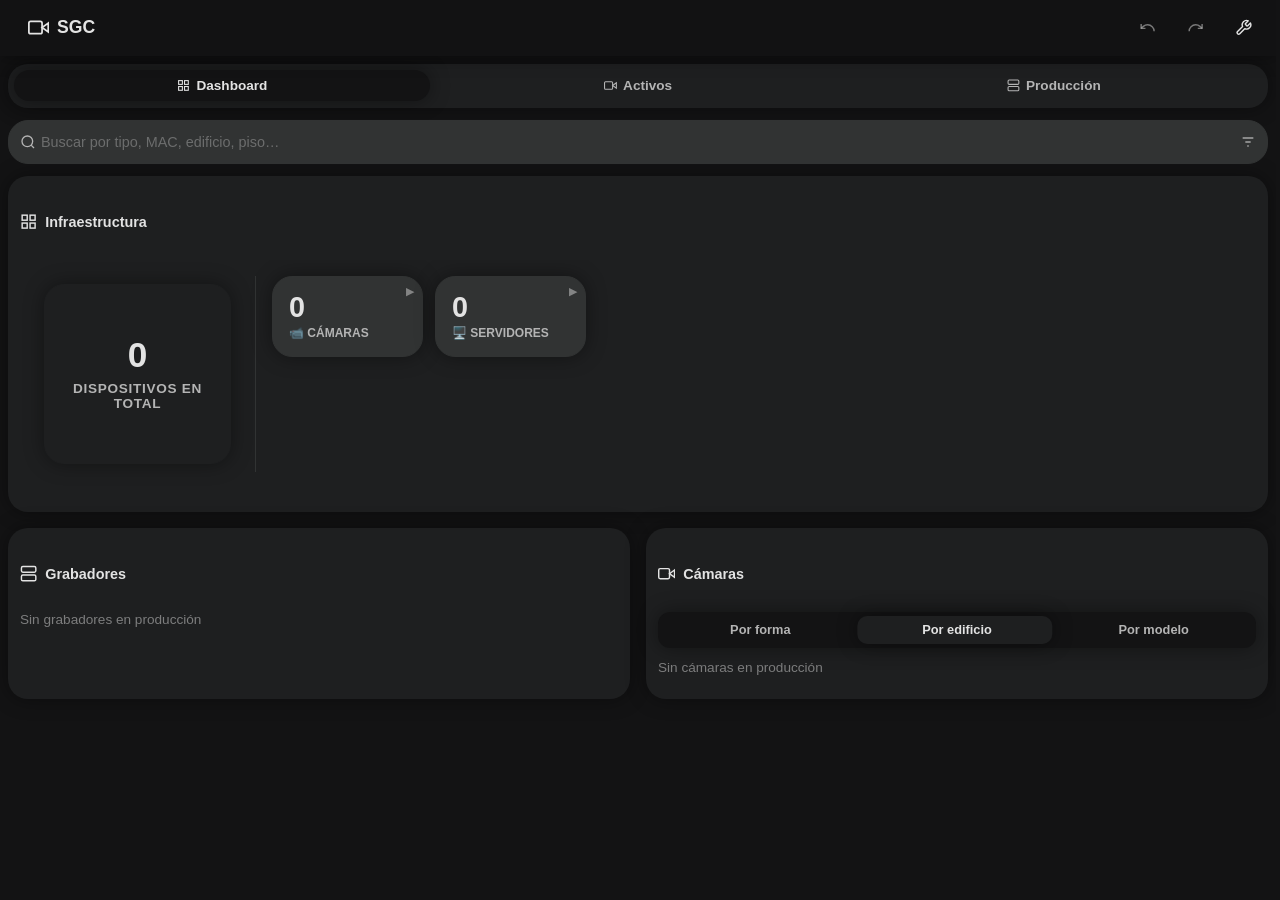
==== index.html @ 639cda26 "mejoras gist" ====
<!DOCTYPE html>
<html lang="es">

<head>
    <meta charset="UTF-8">
    <meta name="viewport" content="width=device-width, initial-scale=1.0">
    <meta http-equiv="Content-Security-Policy" content="default-src 'self';
        script-src 'self';
        style-src 'self';
        img-src 'self' data: blob:;
        font-src 'self' data:;
        connect-src 'self' https://api.github.com; 
        object-src 'none';
        base-uri 'none';
        form-action 'none';
        frame-ancestors 'none';
        upgrade-insecure-requests;">
    <meta name="referrer" content="no-referrer">
    <meta name="mobile-web-app-capable" content="yes">
    <meta name="apple-mobile-web-app-capable" content="yes">
    <meta name="apple-mobile-web-app-status-bar-style" content="default">
    <link rel="manifest" href="manifest.json">
    <link rel="icon" type="image/svg+xml" href="./icon.svg">
    <script src="./flash.js"></script>
    <link rel="stylesheet" href="./styles.css">
    <script src="./app.js" defer></script>

    <title>SGC</title>

</head>

<body>

    <svg class="svg-sprite">
        <symbol id="icon-camera" viewBox="0 0 24 24">
            <path d="M23 7l-7 5 7 5V7z" />
            <rect x="1" y="5" width="15" height="14" rx="2" />
        </symbol>
        <symbol id="icon-server" viewBox="0 0 24 24">
            <rect x="2" y="2" width="20" height="8" rx="2" />
            <rect x="2" y="14" width="20" height="8" rx="2" />
            <line x1="6" y1="6" x2="6.01" y2="6" />
            <line x1="6" y1="18" x2="6.01" y2="18" />
        </symbol>
        <symbol id="icon-grid" viewBox="0 0 24 24">
            <rect x="3" y="3" width="7" height="7" />
            <rect x="14" y="3" width="7" height="7" />
            <rect x="14" y="14" width="7" height="7" />
            <rect x="3" y="14" width="7" height="7" />
        </symbol>
        <symbol id="icon-plus" viewBox="0 0 24 24">
            <line x1="12" y1="5" x2="12" y2="19" />
            <line x1="5" y1="12" x2="19" y2="12" />
        </symbol>
        <symbol id="icon-edit" viewBox="0 0 24 24">
            <path d="M11 4H4a2 2 0 0 0-2 2v14a2 2 0 0 0 2 2h14a2 2 0 0 0 2-2v-7" />
            <path d="M18.5 2.5a2.121 2.121 0 0 1 3 3L12 15l-4 1 1-4 9.5-9.5z" />
        </symbol>
        <symbol id="icon-trash" viewBox="0 0 24 24">
            <polyline points="3 6 5 6 21 6" />
            <path d="M19 6l-1 14a2 2 0 0 1-2 2H8a2 2 0 0 1-2-2L5 6" />
            <path d="M10 11v6" />
            <path d="M14 11v6" />
            <path d="M9 6V4a1 1 0 0 1 1-1h4a1 1 0 0 1 1 1v2" />
        </symbol>

        <symbol id="icon-undo" viewBox="0 0 24 24">
            <path d="M3 7v6h6" class="icon-line" stroke="currentColor"></path>
            <path d="M21 17a9 9 0 00-9-9 9 9 0 00-6 2.3L3 13" class="icon-line" stroke="currentColor"></path>
        </symbol>
        <symbol id="icon-redo" viewBox="0 0 24 24">
            <path d="M21 7v6h-6" class="icon-line" stroke="currentColor"></path>
            <path d="M3 17a9 9 0 019-9 9 9 0 016 2.3L21 13" class="icon-line" stroke="currentColor"></path>
        </symbol>
        <symbol id="icon-sun" viewBox="0 0 24 24">
            <circle cx="12" cy="12" r="5" />
            <line x1="12" y1="1" x2="12" y2="3" />
            <line x1="12" y1="21" x2="12" y2="23" />
            <line x1="4.22" y1="4.22" x2="5.64" y2="5.64" />
            <line x1="18.36" y1="18.36" x2="19.78" y2="19.78" />
            <line x1="1" y1="12" x2="3" y2="12" />
            <line x1="21" y1="12" x2="23" y2="12" />
            <line x1="4.22" y1="19.78" x2="5.64" y2="18.36" />
            <line x1="18.36" y1="5.64" x2="19.78" y2="4.22" />
        </symbol>
        <symbol id="icon-moon" viewBox="0 0 24 24">
            <path d="M21 12.79A9 9 0 1 1 11.21 3 7 7 0 0 0 21 12.79z" />
        </symbol>
        <symbol id="icon-download" viewBox="0 0 24 24">
            <path d="M21 15v4a2 2 0 0 1-2 2H5a2 2 0 0 1-2-2v-4" />
            <polyline points="7 10 12 15 17 10" />
            <line x1="12" y1="15" x2="12" y2="3" />
        </symbol>
        <symbol id="icon-upload" viewBox="0 0 24 24">
            <path d="M21 15v4a2 2 0 0 1-2 2H5a2 2 0 0 1-2-2v-4" />
            <polyline points="17 8 12 3 7 8" />
            <line x1="12" y1="3" x2="12" y2="15" />
        </symbol>
        <symbol id="icon-alert" viewBox="0 0 24 24">
            <path d="M10.29 3.86L1.82 18a2 2 0 0 0 1.71 3h16.94a2 2 0 0 0 1.71-3L13.71 3.86a2 2 0 0 0-3.42 0z" />
            <line x1="12" y1="9" x2="12" y2="13" />
            <line x1="12" y1="17" x2="12.01" y2="17" />
        </symbol>
        <symbol id="icon-save" viewBox="0 0 24 24">
            <path d="M19 21H5a2 2 0 0 1-2-2V5a2 2 0 0 1 2-2h11l5 5v11a2 2 0 0 1-2 2z" class="icon-line"
                stroke="currentColor"></path>
            <polyline points="17 21 17 13 7 13 7 21" class="icon-line" stroke="currentColor"></polyline>
            <polyline points="7 3 7 8 15 8" class="icon-line" stroke="currentColor"></polyline>
        </symbol>
        <symbol id="icon-link" viewBox="0 0 24 24">
            <path d="M10 13a5 5 0 0 0 7.54.54l3-3a5 5 0 0 0-7.07-7.07l-1.72 1.71" />
            <path d="M14 11a5 5 0 0 0-7.54-.54l-3 3a5 5 0 0 0 7.07 7.07l1.71-1.71" />
        </symbol>
        <symbol id="icon-settings" viewBox="0 0 24 24" fill="none" stroke="currentColor" stroke-width="2"
            stroke-linecap="round" stroke-linejoin="round">
            <path
                d="M14.7 6.3a1 1 0 0 0 0 1.4l1.6 1.6a1 1 0 0 0 1.4 0l3.77-3.77a6 6 0 0 1-7.94 7.94l-6.91 6.91a2.12 2.12 0 0 1-3-3l6.91-6.91a6 6 0 0 1 7.94-7.94l-3.76 3.76z">
            </path>
        </symbol>
        <symbol id="icon-cancelar" viewBox="0 0 24 24">
            <line x1="18" y1="6" x2="6" y2="18" class="icon-line" stroke="currentColor"></line>
            <line x1="6" y1="6" x2="18" y2="18" class="icon-line" stroke="currentColor"></line>
        </symbol>
        <symbol id="icon-sliders" viewBox="0 0 24 24">
            <line x1="4" y1="21" x2="4" y2="14" class="icon-line" stroke="currentColor"></line>
            <line x1="4" y1="10" x2="4" y2="3" class="icon-line" stroke="currentColor"></line>
            <line x1="12" y1="21" x2="12" y2="12" class="icon-line" stroke="currentColor"></line>
            <line x1="12" y1="8" x2="12" y2="3" class="icon-line" stroke="currentColor"></line>
            <line x1="20" y1="21" x2="20" y2="16" class="icon-line" stroke="currentColor"></line>
            <line x1="20" y1="12" x2="20" y2="3" class="icon-line" stroke="currentColor"></line>
            <line x1="1" y1="14" x2="7" y2="14" class="icon-line" stroke="currentColor"></line>
            <line x1="9" y1="8" x2="15" y2="8" class="icon-line" stroke="currentColor"></line>
            <line x1="17" y1="16" x2="23" y2="16" class="icon-line" stroke="currentColor"></line>
        </symbol>
        <symbol id="icon-building" viewBox="0 0 24 24" fill="none" stroke="currentColor" stroke-width="2"
            stroke-linecap="round" stroke-linejoin="round">
            <rect x="3" y="3" width="18" height="18" rx="2" />
            <path d="M9 3v18" />
            <path d="M3 9h6" />
            <path d="M3 15h6" />
            <path d="M15 8h2" />
            <path d="M15 12h2" />
            <path d="M15 16h2" />
        </symbol>
        <symbol id="icon-external-link" viewBox="0 0 24 24">
            <path d="M18 13v6a2 2 0 0 1-2 2H5a2 2 0 0 1-2-2V8a2 2 0 0 1 2-2h6" fill="none" stroke="currentColor"
                stroke-width="2" stroke-linecap="round" stroke-linejoin="round"></path>
            <polyline points="15 3 21 3 21 9" fill="none" stroke="currentColor" stroke-width="2" stroke-linecap="round"
                stroke-linejoin="round"></polyline>
            <line x1="10" y1="14" x2="21" y2="3" fill="none" stroke="currentColor" stroke-width="2"
                stroke-linecap="round" stroke-linejoin="round"></line>
        </symbol>
        <symbol id="icon-search" viewBox="0 0 24 24">
            <circle cx="11" cy="11" r="8" />
            <line x1="21" y1="21" x2="16.65" y2="16.65" />
        </symbol>
        <symbol id="icon-filter" viewBox="0 0 24 24">
            <line x1="4" y1="6" x2="20" y2="6" />
            <line x1="8" y1="12" x2="16" y2="12" />
            <line x1="11" y1="18" x2="13" y2="18" />
        </symbol>
        <symbol id="icon-chevron-up" viewBox="0 0 24 24">
            <polyline points="18 15 12 9 6 15" />
        </symbol>
        <symbol id="icon-chevron-down" viewBox="0 0 24 24">
            <polyline points="6 9 12 15 18 9" />
        </symbol>
        <symbol id="icon-chevron-right" viewBox="0 0 24 24">
            <polyline points="9 18 15 12 9 6" />
        </symbol>
        <symbol id="icon-report" viewBox="0 0 24 24" fill="none" stroke="currentColor" stroke-width="2"
            stroke-linecap="round" stroke-linejoin="round">
            <path d="M14 2H6a2 2 0 0 0-2 2v16a2 2 0 0 0 2 2h12a2 2 0 0 0 2-2V8z" />
            <polyline points="14 2 14 8 20 8" />
            <line x1="16" y1="13" x2="8" y2="13" />
            <line x1="16" y1="17" x2="8" y2="17" />
            <polyline points="10 9 9 9 8 9" />
        </symbol>

        <symbol id="icon-cloud-up" viewBox="0 0 24 24" fill="none" stroke="currentColor" stroke-width="2"
            stroke-linecap="round" stroke-linejoin="round">
            <polyline points="16 16 12 12 8 16" />
            <line x1="12" y1="12" x2="12" y2="21" />
            <path d="M20.39 18.39A5 5 0 0 0 18 9h-1.26A8 8 0 1 0 3 16.3" />
        </symbol>
        <symbol id="icon-cloud-down" viewBox="0 0 24 24" fill="none" stroke="currentColor" stroke-width="2"
            stroke-linecap="round" stroke-linejoin="round">
            <polyline points="8 16 12 20 16 16" />
            <line x1="12" y1="20" x2="12" y2="11" />
            <path d="M20.39 18.39A5 5 0 0 0 18 9h-1.26A8 8 0 1 0 3 16.3" />
        </symbol>
        <symbol id="icon-eye" viewBox="0 0 24 24" fill="none" stroke="currentColor" stroke-width="2"
            stroke-linecap="round" stroke-linejoin="round">
            <path d="M1 12s4-8 11-8 11 8 11 8-4 8-11 8-11-8-11-8z" />
            <circle cx="12" cy="12" r="3" />
        </symbol>
        <symbol id="icon-eye-off" viewBox="0 0 24 24" fill="none" stroke="currentColor" stroke-width="2"
            stroke-linecap="round" stroke-linejoin="round">
            <path
                d="M17.94 17.94A10.07 10.07 0 0 1 12 20c-7 0-11-8-11-8a18.45 18.45 0 0 1 5.06-5.94M9.9 4.24A9.12 9.12 0 0 1 12 4c7 0 11 8 11 8a18.5 18.5 0 0 1-2.16 3.19m-6.72-1.07a3 3 0 1 1-4.24-4.24" />
            <line x1="1" y1="1" x2="23" y2="23" />
        </symbol>
        <symbol id="icon-gist" viewBox="0 0 24 24">
            <path
                d="M12 2C6.477 2 2 6.484 2 12.021c0 4.428 2.865 8.184 6.839 9.504.5.092.682-.217.682-.483 0-.237-.009-.868-.013-1.703-2.782.605-3.369-1.343-3.369-1.343-.454-1.158-1.11-1.466-1.11-1.466-.908-.62.069-.608.069-.608 1.003.07 1.531 1.032 1.531 1.032.892 1.53 2.341 1.088 2.91.832.092-.647.35-1.088.636-1.338-2.22-.253-4.555-1.113-4.555-4.951 0-1.093.39-1.988 1.029-2.688-.103-.253-.446-1.272.098-2.65 0 0 .84-.27 2.75 1.026A9.564 9.564 0 0 1 12 6.844a9.59 9.59 0 0 1 2.504.337c1.909-1.296 2.747-1.027 2.747-1.027.546 1.379.202 2.398.1 2.651.64.7 1.028 1.595 1.028 2.688 0 3.848-2.339 4.695-4.566 4.943.359.309.678.92.678 1.855 0 1.338-.012 2.419-.012 2.747 0 .268.18.58.688.482A10.02 10.02 0 0 0 22 12.021C22 6.484 17.522 2 12 2z" />
        </symbol>
        <symbol id="icon-install-app" viewBox="0 0 24 24" fill="none" stroke="currentColor" stroke-width="2"
            stroke-linecap="round" stroke-linejoin="round">
            <rect x="3" y="3" width="18" height="14" rx="2" ry="2"></rect>
            <line x1="8" y1="21" x2="16" y2="21"></line>
            <line x1="12" y1="17" x2="12" y2="21"></line>
            <polyline points="9 10 12 13 15 10"></polyline>
            <line x1="12" y1="6" x2="12" y2="13"></line>
        </symbol>
        <symbol id="icon-lock" viewBox="0 0 24 24" fill="none" stroke="currentColor" stroke-width="2"
            stroke-linecap="round" stroke-linejoin="round">
            <rect x="3" y="11" width="18" height="11" rx="2" ry="2"></rect>
            <path class="icon-lock-shackle" d="M7 11V7a5 5 0 0 1 10 0v4"></path>
        </symbol>
        <symbol id="icon-expand-all" viewBox="0 0 24 24" fill="none" stroke="currentColor" stroke-width="2"
            stroke-linecap="round" stroke-linejoin="round">
            <polyline points="7 4 4 4 4 7"></polyline>
            <polyline points="17 4 20 4 20 7"></polyline>
            <polyline points="7 20 4 20 4 17"></polyline>
            <polyline points="17 20 20 20 20 17"></polyline>
        </symbol>
        <symbol id="icon-collapse-all" viewBox="0 0 24 24" fill="none" stroke="currentColor" stroke-width="2"
            stroke-linecap="round" stroke-linejoin="round">
            <polyline points="4 9 4 4 9 4"></polyline>
            <polyline points="20 9 20 4 15 4"></polyline>
            <polyline points="4 15 4 20 9 20"></polyline>
            <polyline points="20 15 20 20 15 20"></polyline>
        </symbol>
        <symbol id="icon-collapse-floors" viewBox="0 0 24 24" fill="none" stroke="currentColor" stroke-width="2"
            stroke-linecap="round" stroke-linejoin="round">
            <polyline points="4 9 4 4 9 4"></polyline>
            <polyline points="20 9 20 4 15 4"></polyline>
            <line x1="4" y1="20" x2="20" y2="20"></line>
            <line x1="4" y1="15" x2="20" y2="15"></line>
        </symbol>
    </svg>

    <header class="header">
        <h1>
            <svg class="icon icon-line">
                <use href="#icon-camera" />
            </svg>
            SGC
        </h1>
        <span id="header-tab-titulo"></span>
        <div class="header-buttons">
            <button class="icon-btn hidden" id="btn-install-app" title="Instalar Aplicación">
                <svg class="icon icon-line">
                    <use href="#icon-download" />
                </svg>
            </button>

            <button class="icon-btn icon-trans" id="btn-undo" title="Deshacer (Ctrl+Z)" disabled>
                <svg class="icon icon-line">
                    <use href="#icon-undo" />
                </svg>
            </button>
            <button class="icon-btn icon-trans" id="btn-redo" title="Rehacer (Ctrl+Y)" disabled>
                <svg class="icon icon-line">
                    <use href="#icon-redo" />
                </svg>
            </button>

            <button class="icon-btn icon-trans" title="Ajustes">
                <svg class="icon icon-line">
                    <use href="#icon-settings" />
                </svg>
            </button>
        </div>
    </header>

    <div class="container">

        <div class="tabs">
            <button class="tab-btn activa" id="tab-dashboard">
                <svg class="icon icon-line tab-icon">
                    <use href="#icon-grid" />
                </svg>
                Dashboard
            </button>
            <button class="tab-btn" id="tab-activos">
                <svg class="icon icon-line tab-icon">
                    <use href="#icon-camera" />
                </svg>
                Activos
            </button>
            <button class="tab-btn" id="tab-produccion">
                <svg class="icon icon-line tab-icon">
                    <use href="#icon-server" />
                </svg>
                Producción
            </button>
        </div>

        <div class="search-actions-bar">
            <div id="barra-busqueda" class="search-inner">
                <input type="text" id="input-busqueda" placeholder="Buscar por tipo, MAC, edificio, piso…">
                <svg class="icon icon-line icon-search-lupa">
                    <use href="#icon-search" />
                </svg>
                <button id="btn-limpiar-busqueda" class="hidden">
                    <svg class="icon icon-line">
                        <use href="#icon-cancelar" />
                    </svg>
                </button>

                <div id="btn-filtros-wrap" class="filtros-wrap">
                    <button id="btn-filtros-busqueda" title="Personalizar búsqueda">
                        <svg class="icon icon-line">
                            <use href="#icon-filter" />
                        </svg>
                    </button>
                    <div id="dropdown-filtros" class="combobox-dropdown hidden">
                        <div class="filtro-dropdown-header">
                            <span class="filtro-dropdown-title">Campos</span>
                            <button id="btn-toggle-all-filtros" class="filtro-dropdown-desactivar">Desactivar
                                todo</button>
                        </div>
                        <div id="filtros-busqueda-lista"></div>
                    </div>
                </div>
            </div>
        </div>

        <div id="panel-dashboard" class="tab-panel">

            <div class="card" id="card-resumen-general">
                <h2 class="card-header-toggle">
                    <span class="titulo-fijo">
                        <svg class="icon icon-line">
                            <use href="#icon-grid" />
                        </svg> Infraestructura
                    </span>
                    <div id="dash-l2-vista-toggle" class="dash-l2-vista-toggle hidden">
                        <button class="dash-l2-vista-btn activa" data-action="l2-vista"
                            data-vista="forma">Forma</button>
                        <button class="dash-l2-vista-btn" data-action="l2-vista"
                            data-vista="edificio">Edificios</button>
                    </div>
                </h2>
                <div id="dash-disp-tree"></div>
            </div>

            <div class="dash-2col">

                <div class="dash-col-left">
                    <div class="card">
                        <h2><svg class="icon icon-line">
                                <use href="#icon-server" />
                            </svg> Grabadores</h2>
                        <div id="dash-grabadores"></div>
                    </div>
                </div>

                <div class="dash-col-right">
                    <div class="card">
                        <h2><svg class="icon icon-line">
                                <use href="#icon-camera" />
                            </svg> Cámaras</h2>

                        <div class="mini-tabs">
                            <button id="mini-tab-forma" class="mini-tab-btn activa" data-target="forma">
                                Por forma
                            </button>
                            <button id="mini-tab-edificio" class="mini-tab-btn" data-target="edificio">
                                Por edificio
                            </button>
                            <button id="mini-tab-modelo" class="mini-tab-btn" data-target="modelo">
                                Por modelo
                            </button>
                        </div>
                        <div id="dash-camaras" class="dash-camaras-container"></div>
                    </div>
                </div>
            </div>
        </div>

        <div id="panel-activos" class="tab-panel">
            <div class="card">
                <h2>
                    <svg class="icon icon-line">
                        <use href="#icon-camera" />
                    </svg>
                    Dispositivos
                    <span id="contador-dispositivos" class="contador-badge"></span>

                    <button id="btn-expandir-todo" class="icon-btn btn-inline" title="Expandir todo">
                        <svg class="icon icon-line">
                            <use href="#icon-expand-all" />
                        </svg>
                    </button>
                    <div id="btn-vista-activos-wrap">
                        <button class="icon-btn btn-inline" title="Opciones de vista">
                            <svg class="icon icon-line">
                                <use href="#icon-sliders" />
                            </svg>
                        </button>
                        <div id="dropdown-vista-activos" class="combobox-dropdown hidden">
                            <div class="filtro-dropdown-header">
                                <span class="filtro-dropdown-title">Agrupar por</span>
                            </div>
                            <div class="canal-disp-item" data-orden="edificio-piso">Edificio /
                                Piso</div>
                            <div class="canal-disp-item" data-orden="estado">Estado</div>
                            <div class="canal-disp-item" data-orden="marca">Marca</div>
                            <div class="canal-disp-item" data-orden="modelo">Modelo</div>
                            <div class="canal-disp-item" data-orden="patrimonio">Patrimonio</div>
                            <div class="canal-disp-item" data-orden="forma">Tipo / Forma</div>
                        </div>
                    </div>
                    <button id="btn-reporte-agrupamiento" class="icon-btn btn-inline"
                        title="Exportar Sumario de Agrupamiento Actual">
                        <svg class="icon icon-line">
                            <use href="#icon-report" />
                        </svg>
                    </button>

                    <button class="icon-btn btn-edit btn-inline" title="Agregar dispositivo">
                        <svg class="icon icon-line">
                            <use href="#icon-plus" />
                        </svg>
                    </button>
                </h2>
                <div id="lista-dispositivos"></div>
            </div>
        </div>

        <div id="panel-produccion" class="tab-panel">
            <div class="card">
                <h2>
                    <svg class="icon icon-line">
                        <use href="#icon-server" />
                    </svg>
                    Grabadores (NVR / DVR)
                    <button class="icon-btn btn-edit btn-inline" title="Agregar grabador">
                        <svg class="icon icon-line">
                            <use href="#icon-plus" />
                        </svg>
                    </button>
                </h2>
                <div id="lista-grabadores"></div>
            </div>

            <div class="card panel-produccion--card-mt">
                <h2>
                    <svg class="icon icon-line">
                        <use href="#icon-grid" />
                    </svg> Otros dispositivos
                    <button class="icon-btn btn-edit btn-inline" title="Agregar dispositivo">
                        <svg class="icon icon-line">
                            <use href="#icon-plus" />
                        </svg>
                    </button>
                </h2>
                <div id="lista-otros-prod"></div>
            </div>
        </div>

    </div>

    <div class="modal" id="modal-ajustes">
        <div class="modal-content modal-content--flex sm2">
            <div class="modal-header modal-sticky-header">
                <h3>
                    <svg class="icon icon-line">
                        <use href="#icon-settings" />
                    </svg>
                    Ajustes
                </h3>
                <span class="modal-header-version">260520</span>
            </div>

            <div class="modal-scroll-body">

                <div class="ajustes-section">
                    <div class="section-label">Infraestructura</div>
                    <div class="btn-group">
                        <button class="btn-ajustes">
                            <svg class="icon icon-line">
                                <use href="#icon-grid" />
                            </svg>
                            Dispositivos
                            <svg class="icon icon-line btn-ajustes-chevron">
                                <use href="#icon-chevron-right" />
                            </svg>
                        </button>
                        <button class="btn-ajustes">
                            <svg class="icon icon-line">
                                <use href="#icon-building" />
                            </svg>
                            Edificios
                            <svg class="icon icon-line btn-ajustes-chevron">
                                <use href="#icon-chevron-right" />
                            </svg>
                        </button>
                    </div>
                </div>
                <div class="ajustes-section">
                    <div class="section-label">Interfaz</div>
                    <div class="gist-autosync-row" id="label-recordar-grupos">
                        <span class="gist-autosync-text">
                            <span class="gist-autosync-title">Recordar grupos colapsados</span>
                        </span>
                        <div class="toggle-switch" id="toggle-recordar-grupos">
                            <div class="toggle-thumb"></div>
                        </div>
                    </div>
                </div>
                <div class="ajustes-section">
                    <div class="section-label">Sincronización</div>
                    <div class="gist-sync-row">
                        <button class="btn-ajustes flex-1">
                            <svg class="icon icon-line">
                                <use href="#icon-gist" />
                            </svg>
                            GitHub Gist
                            <svg class="icon icon-line btn-ajustes-chevron">
                                <use href="#icon-chevron-right" />
                            </svg>
                        </button>
                        <button id="btn-ajustes-gist-subir" class="icon-btn btn-gist-action" title="Subir a Gist"
                            class="hidden">
                            <svg class="icon icon-line">
                                <use href="#icon-cloud-up" />
                            </svg>
                        </button>
                        <button id="btn-ajustes-gist-bajar" class="icon-btn btn-gist-action" title="Bajar de Gist"
                            class="hidden">
                            <svg class="icon icon-line">
                                <use href="#icon-cloud-down" />
                            </svg>
                        </button>
                    </div>
                </div>

                <div class="ajustes-section">
                    <div class="section-label">Datos Locales</div>
                    <div class="btn-group btn-group--no-mt">
                        <button class="btn-ajustes">
                            <svg class="icon icon-line">
                                <use href="#icon-upload" />
                            </svg>
                            Importar
                            <svg class="icon icon-line btn-ajustes-chevron">
                                <use href="#icon-chevron-right" />
                            </svg>
                        </button>
                        <button class="btn-ajustes">
                            <svg class="icon icon-line">
                                <use href="#icon-download" />
                            </svg>
                            Exportar
                            <svg class="icon icon-line btn-ajustes-chevron">
                                <use href="#icon-chevron-right" />
                            </svg>
                        </button>
                        <button class="btn-ajustes">
                            <svg class="icon icon-line">
                                <use href="#icon-trash" />
                            </svg>
                            Restablecer
                            <svg class="icon icon-line btn-ajustes-chevron">
                                <use href="#icon-chevron-right" />
                            </svg>
                        </button>
                    </div>
                </div>
            </div>

            <div class="modal-sticky-footer">
                <div class="btn-group btn-group--no-mt">
                    <button class="btn-cancel">
                        <svg class="icon icon-line">
                            <use href="#icon-cancelar" />
                        </svg>Cerrar</button>
                    <button class="icon-btn" id="btn-alternar-tema" title="Alternar tema">
                        <svg class="icon icon-line" id="icono-tema">
                            <use href="#icon-moon" />
                        </svg>
                    </button>
                </div>
            </div>
        </div>
    </div>

    <div class="modal" id="modal-reporte-agrupamiento">
        <div class="modal-content modal-content--flex sm2">
            <div class="modal-header modal-sticky-header">
                <h3>
                    <svg class="icon icon-line">
                        <use href="#icon-report" />
                    </svg>
                    Sumario de Vista Actual
                </h3>
            </div>

            <div class="modal-scroll-body">
            <div class="d-flex-between section-label section-label--mb">
                <span>Grupos de la vista a incluir</span>
                <span id="btn-toggle-chk-reporte" class="btn-text-action">Deseleccionar todo</span>
            </div>
            <div id="reporte-agrupamiento-lista" class="reporte-opciones-lista">
                </div>
        </div>

            <div class="modal-sticky-footer">
                <div class="btn-group btn-group--no-mt">
                    <button class="btn-edit btn-flex" id="btn-generar-reporte-agrupamiento">
                        <svg class="icon icon-line">
                            <use href="#icon-download" />
                        </svg>
                        Descargar HTML
                    </button>
                    <button class="btn-cancel btn-flex">Cancelar</button>
                </div>
            </div>
        </div>
    </div>

    <div class="modal" id="modal-tipos-dispositivo">
        <div class="modal-content modal-content--flex sm2">
            <h3 class="modal-sticky-header">
                <svg class="icon icon-line">
                    <use href="#icon-grid" />
                </svg>
                Dispositivos
            </h3>

            <div class="modal-scroll-body">
                <div id="lista-tipos-custom"></div>
            </div>

            <div class="modal-sticky-footer">
                <div class="input-flex-row">
                    <input type="text" id="nuevo-tipo-label" placeholder="Ej: Router, PC, Joystick…" maxlength="100"
                        class="flex-1">
                    <button class="icon-btn btn-edit" title="Agregar tipo">
                        <svg class="icon icon-line">
                            <use href="#icon-plus" />
                        </svg>
                    </button>
                </div>
                <div class="btn-group btn-group--no-mt">
                    <button class="btn-cancel">
                        <svg class="icon icon-line">
                            <use href="#icon-undo" />
                        </svg> Volver
                    </button>
                </div>
            </div>
        </div>
    </div>

    <div class="modal" id="modal-edificios">
        <div class="modal-content modal-content--flex sm2">
            <h3 class="modal-sticky-header">
                <svg class="icon icon-line">
                    <use href="#icon-building" />
                </svg>
                Edificios
            </h3>

            <div class="modal-scroll-body">
                <div id="lista-edificios"></div>
            </div>

            <div class="modal-sticky-footer">
                <div class="input-flex-row">
                    <input type="text" id="nuevo-edificio-nombre" placeholder="Ej: Torre A, Edificio Central…"
                        maxlength="100" class="flex-1">
                    <button class="icon-btn btn-edit" title="Agregar edificio">
                        <svg class="icon icon-line">
                            <use href="#icon-plus" />
                        </svg>
                    </button>
                </div>
                <div class="btn-group btn-group--no-mt">
                    <button class="btn-cancel">
                        <svg class="icon icon-line">
                            <use href="#icon-undo" />
                        </svg> Volver
                    </button>
                </div>
            </div>
        </div>
    </div>

    <div class="modal" id="modal-gist">
        <div class="modal-content modal-content--flex">
            <h3 class="modal-sticky-header">
                <svg class="icon icon-line">
                    <use href="#icon-gist" />
                </svg>
                GitHub Gist
            </h3>

            <div class="modal-scroll-body">

                <div class="form-group">
                    <label>Personal Access Token</label>
                    <div class="gist-input-row">
                        <input type="password" id="gist-token" placeholder="ghp_xxxxxxxxxxxxxxxxxxxx" autocomplete="off"
                            spellcheck="false">
                        <button class="icon-btn gist-eye-btn" id="gist-token-eye" title="Mostrar/ocultar">
                            <svg class="icon icon-line icon--md">
                                <use href="#icon-eye" id="gist-eye-icon" />
                            </svg>
                        </button>
                        <a class="icon-btn gist-eye-btn icon-link"
                            href="https://github.com/settings/tokens/new?description=CCTV+Sync&scopes=gist"
                            target="_blank" title="Crear token en GitHub">
                            <svg class="icon icon-line icon--md">
                                <use href="#icon-plus" />
                            </svg>
                        </a>
                    </div>
                </div>

                <div class="form-group">
                    <label>Gist ID</label>
                    <div class="gist-input-row">
                        <input type="text" id="gist-id" placeholder="Dejar vacío para crear uno nuevo"
                            autocomplete="off" spellcheck="false">
                        <a id="gist-link-btn" class="icon-btn gist-eye-btn icon-link hidden" target="_blank"
                            title="Abrir en GitHub">
                            <svg class="icon icon-line icon--md">
                                <use href="#icon-external-link" />
                            </svg>
                        </a>
                    </div>
                </div>

                <div class="section-label section-label--mt">Acciones</div>
                <div class="btn-group btn-group--no-mt btn-group--mb">
                    <button class="btn-cancel" id="btn-gist-subir">
                        <svg class="icon icon-line">
                            <use href="#icon-cloud-up" />
                        </svg> Subir
                    </button>
                    <button class="btn-cancel" id="btn-gist-bajar">
                        <svg class="icon icon-line">
                            <use href="#icon-cloud-down" />
                        </svg> Bajar
                    </button>
                </div>

                <label class="gist-autosync-row" id="gist-autosync-label">
                    <span class="gist-autosync-text">
                        <span class="gist-autosync-title">Sincronización automática</span>
                        <span class="dash-empty-text">Sube y comprueba cambios al iniciar</span>
                    </span>
                    <div class="toggle-switch" id="gist-autosync-toggle">
                        <div class="toggle-thumb"></div>
                    </div>
                </label>

                <div class="gist-privacy-note">
                    🔒 <strong>Datos sensibles:</strong> El Gist contiene IPs, MACs y ubicaciones de tu infraestructura.
                    Asegurate de que esté configurado como <strong>secreto</strong> en GitHub y de no compartir el link.
                    El scope del token tiene que tener habilitado solamente el apartado <strong>gist.</strong>
                </div>

                <p id="gist-sync-status" class="gist-sync-status"></p>
            </div>

            <div class="modal-sticky-footer modal-sticky-footer--col">
                <div class="btn-group btn-group--no-mt">
                    <button class="btn-edit">
                        <svg class="icon icon-line">
                            <use href="#icon-save" />
                        </svg> Guardar
                    </button>
                    <button class="btn-cancel">
                        <svg class="icon icon-line">
                            <use href="#icon-undo" />
                        </svg> Volver
                    </button>
                </div>
            </div>
        </div>
    </div>

    <div class="modal" id="modal-gist-novedades">
        <div class="modal-content sm">
            <h3>
                <svg class="icon icon-line">
                    <use href="#icon-cloud-down" />
                </svg>
                Novedades en GitHub
            </h3>
            <p class="gist-novedades-desc">Se encontraron registros remotos que no están en este dispositivo:</p>
            <div id="gist-novedades-detalle" class="gist-novedades-detalle"></div>
            <p class="gist-novedades-pregunta">¿Querés agregarlos a tus datos locales?</p>

            <div class="btn-group btn-group--mt-lg">
                <button class="btn-edit" id="gist-novedades-ok">
                    <svg class="icon icon-line">
                        <use href="#icon-plus" />
                    </svg> Agregar
                </button>
                <button class="btn-cancel" id="gist-novedades-ignorar">Ignorar</button>
            </div>
            <div class="btn-group">
                <button class="btn-cancel btn-backup" id="gist-novedades-ver-detalle">
                    <svg class="icon icon-line">
                        <use href="#icon-report" />
                    </svg> Ver detalle del merge
                </button>
            </div>
        </div>
    </div>

    <div class="modal" id="modal-gist-detalle">
        <div class="modal-content modal-content--flex">
            <h3 class="modal-sticky-header">
                <svg class="icon icon-line">
                    <use href="#icon-report" />
                </svg>
                Detalle del merge
            </h3>
            <div class="modal-scroll-body">
                <div id="gist-detalle-lista"></div>
            </div>
            <div class="modal-sticky-footer">
                <div class="btn-group btn-group--no-mt">
                    <button class="btn-cancel" id="gist-detalle-volver">
                        <svg class="icon icon-line">
                            <use href="#icon-undo" />
                        </svg> Volver
                    </button>
                </div>
            </div>
        </div>
    </div>

    <button id="btn-scroll-top" title="Ir arriba" class="hidden">
        <svg class="icon icon-line icon--scroll-top">
            <use href="#icon-chevron-up" />
        </svg>
    </button>

    <div id="toast" class="toast"></div>

    <div class="modal" id="modal-nuevo-otro-prod">
        <div class="modal-content modal-content--flex">
            <h3 class="modal-sticky-header">
                <svg class="icon icon-line">
                    <use href="#icon-link" />
                </svg> Agregar a Producción
            </h3>
            <div class="modal-scroll-body">
                <div class="form-group">
                    <label>Descripción</label>
                    <input type="text" id="nuevo-otro-prod-descripcion" placeholder="Ej: Monitor Sala de Guardia"
                        maxlength="80">
                </div>
                <div class="form-row">
                    <div class="form-group form-group--flex-row">
                        <div class="form-group--flex-inner">
                            <label>Dispositivo asignado *</label>
                            <div class="combobox-wrap">
                                <input type="text" id="nuevo-otro-prod-disp-input" placeholder="Buscar por MAC, modelo…"
                                    maxlength="100" autocomplete="off" spellcheck="false">
                                <input type="hidden" id="sel-nuevo-otro-prod-dispositivo">
                                <div id="nuevo-otro-prod-disp-dropdown" class="combobox-dropdown"></div>
                            </div>
                        </div>
                    </div>
                    <div class="form-group">
                        <label>IP</label>
                        <input type="text" id="nuevo-otro-prod-ip" placeholder="Ej: 192.168.1.50" maxlength="46">
                    </div>
                </div>
                <div class="form-row">
                    <div class="form-group">
                        <label>Edificio</label>
                        <select id="nuevo-otro-prod-edificio"></select>
                    </div>
                    <div class="form-group">
                        <label>Piso</label>
                        <input type="text" id="nuevo-otro-prod-piso" placeholder="Ej: PB, 3" maxlength="4">
                    </div>
                </div>
                <div class="form-row">
                    <div class="form-group">
                        <label>Rack</label>
                        <input type="text" id="nuevo-otro-prod-rack" placeholder="Ej: Rack-02" maxlength="40">
                    </div>
                    <div class="form-group">
                        <label>Puerto</label>
                        <input type="text" id="nuevo-otro-prod-puerto" placeholder="Ej: 80" maxlength="10">
                    </div>
                </div>
                <div class="form-group">
                    <label>Comentarios</label>
                    <textarea id="nuevo-otro-prod-comentarios" class="textarea-modal" placeholder="Notas adicionales…"
                        rows="2" maxlength="300"></textarea>
                </div>
            </div>
            <div class="modal-sticky-footer">
                <div class="btn-group btn-group--no-mt">
                    <button class="btn-edit"><svg class="icon icon-line">
                            <use href="#icon-save" />
                        </svg> Guardar</button>
                    <button class="btn-cancel">Cancelar</button>
                </div>
            </div>
        </div>
    </div>

    <div class="modal" id="modal-editar-otro-prod">
        <div class="modal-content modal-content--flex">
            <h3 class="modal-sticky-header">
                <svg class="icon icon-line">
                    <use href="#icon-edit" />
                </svg> Editar Dispositivo
            </h3>
            <div class="modal-scroll-body">
                <div class="form-group">
                    <label>Descripción</label>
                    <input type="text" id="editar-otro-prod-descripcion" placeholder="Ej: Monitor Sala de Guardia"
                        maxlength="80">
                </div>
                <div class="form-row">
                    <div class="form-group form-group--flex-row">
                        <div class="form-group--flex-inner">
                            <label>Dispositivo asignado *</label>
                            <div class="combobox-wrap">
                                <input type="text" id="editar-otro-prod-disp-input"
                                    placeholder="Buscar por MAC, modelo…" maxlength="100" autocomplete="off"
                                    spellcheck="false">
                                <input type="hidden" id="sel-editar-otro-prod-dispositivo">
                                <div id="editar-otro-prod-disp-dropdown" class="combobox-dropdown"></div>
                            </div>
                        </div>
                        <button id="btn-ver-activo-otro-prod" class="icon-btn btn-backup btn-ver-activo hidden"
                            title="Ver activo">
                            <svg class="icon icon-line">
                                <use href="#icon-external-link" />
                            </svg>
                        </button>
                    </div>
                    <div class="form-group">
                        <label>IP</label>
                        <input type="text" id="editar-otro-prod-ip" placeholder="Ej: 192.168.1.50" maxlength="46">
                    </div>
                </div>
                <div class="form-row">
                    <div class="form-group">
                        <label>Edificio</label>
                        <select id="editar-otro-prod-edificio"></select>
                    </div>
                    <div class="form-group">
                        <label>Piso</label>
                        <input type="text" id="editar-otro-prod-piso" placeholder="Ej: PB, 3" maxlength="4">
                    </div>
                </div>
                <div class="form-row">
                    <div class="form-group">
                        <label>Rack</label>
                        <input type="text" id="editar-otro-prod-rack" placeholder="Ej: Rack-02" maxlength="40">
                    </div>
                    <div class="form-group">
                        <label>Puerto</label>
                        <input type="text" id="editar-otro-prod-puerto" placeholder="Ej: 80" maxlength="10">
                    </div>
                </div>
                <div class="form-group">
                    <label>Comentarios</label>
                    <textarea id="editar-otro-prod-comentarios" class="textarea-modal" placeholder="Notas adicionales…"
                        rows="2" maxlength="300"></textarea>
                </div>
            </div>
            <div class="modal-sticky-footer modal-sticky-footer--col">
                <div class="btn-group btn-group--no-mt">
                    <button class="btn-edit"><svg class="icon icon-line">
                            <use href="#icon-save" />
                        </svg> Guardar</button>
                    <button class="btn-delete"><svg class="icon icon-line">
                            <use href="#icon-trash" />
                        </svg> Eliminar</button>
                </div>
                <div class="btn-group btn-group--no-mt">
                    <button class="btn-cancel btn-flex">Cancelar</button>
                    <button class="icon-btn btn-lock-modal" id="btn-lock-editar-otro-prod" title="Desbloquear edición">
                        <svg class="icon icon-line">
                            <use href="#icon-lock" />
                        </svg>
                    </button>
                </div>
            </div>
        </div>
    </div>

    <div class="modal" id="modal-nuevo-disp">
        <div class="modal-content modal-content--flex">
            <h3 class="modal-sticky-header"><svg class="icon icon-line">
                    <use href="#icon-camera" />
                </svg> Nuevo dispositivo</h3>

            <div class="modal-scroll-body">
                <div class="form-row">
                    <div class="form-group">
                        <label>Tipo *</label>
                        <select id="nuevo-disp-tipo">
                            <option value="">Seleccionar…</option>
                        </select>
                    </div>
                    <div class="form-group hidden" id="nuevo-disp-forma-group">
                        <label>Forma</label>
                        <select id="nuevo-disp-forma">
                            <option value="">Seleccionar…</option>
                            <option value="domo">Domo</option>
                            <option value="bullet">Bullet</option>
                            <option value="turret">Turret</option>
                            <option value="minidomo">Mini domo</option>
                            <option value="minibullet">Mini bullet</option>
                            <option value="domo-ptz">Domo PTZ</option>
                        </select>
                    </div>
                    <div class="form-group hidden" id="nuevo-disp-canales-group">
                        <label>Cantidad de canales *</label>
                        <input type="number" id="nuevo-disp-canales" placeholder="Ej: 16" min="1" max="256" value="16">
                    </div>
                </div>

                <div class="form-row">
                    <div class="form-group">
                        <label>Modelo</label>
                        <input type="text" id="nuevo-disp-modelo" placeholder="Ej: DS-2CD2143G2" maxlength="60">
                    </div>
                    <div class="form-group">
                        <label>Marca</label>
                        <input type="text" id="nuevo-disp-marca" placeholder="Ej: Hikvision" maxlength="50">
                    </div>
                </div>

                <div class="form-row">
                    <div class="form-group">
                        <label>MAC</label>
                        <input type="text" id="nuevo-disp-mac" placeholder="Ej: AA:BB:CC:DD:EE:FF, 11:22:33:44:55:66"
                            maxlength="500">
                    </div>
                    <div class="form-group">
                        <label>Serial</label>
                        <input type="text" id="nuevo-disp-serial" placeholder="Ej: DS2CD2143-20241001" maxlength="80">
                    </div>
                </div>
                <div class="form-row">
                    <div class="form-group">
                        <label>Patrimonio</label>
                        <input type="text" id="nuevo-disp-patrimonio" placeholder="Ej: PAT-00123" maxlength="60">
                    </div>

                    <div class="form-group">
                        <label>Firmware</label>
                        <input type="text" id="nuevo-disp-firmware" placeholder="Ej: V5.7.15 build 230928"
                            maxlength="80">
                    </div>
                </div>
            </div>

            <div class="modal-sticky-footer">
                <div class="btn-group btn-group--no-mt">
                    <button class="btn-edit">
                        <svg class="icon icon-line">
                            <use href="#icon-save" />
                        </svg> Guardar
                    </button>
                    <button class="btn-cancel">
                        <svg class="icon icon-line">
                            <use href="#icon-cancelar" />
                        </svg>Cancelar
                    </button>
                </div>
            </div>
        </div>
    </div>

    <div class="modal" id="modal-editar-disp">
        <div class="modal-content modal-content--flex">
            <h3 class="modal-sticky-header">
                <svg class="icon icon-line">
                    <use href="#icon-edit" />
                </svg> Editar dispositivo
            </h3>

            <div class="modal-scroll-body">
                <div class="form-row">
                    <div class="form-group">
                        <label>Tipo *</label>
                        <select id="editar-disp-tipo">
                            <option value="">Seleccionar…</option>
                        </select>
                    </div>
                    <div class="form-group hidden" id="editar-disp-forma-group">
                        <label>Forma</label>
                        <select id="editar-disp-forma">
                            <option value="">Seleccionar…</option>
                            <option value="domo">Domo</option>
                            <option value="bullet">Bullet</option>
                            <option value="turret">Turret</option>
                            <option value="minidomo">Mini domo</option>
                            <option value="minibullet">Mini bullet</option>
                            <option value="domo-ptz">Domo PTZ</option>
                        </select>
                    </div>
                    <div class="form-group hidden" id="editar-disp-canales-group">
                        <label>Cantidad de canales *</label>
                        <input type="number" id="editar-disp-canales" placeholder="Ej: 16" min="1" max="256" value="16">
                    </div>
                </div>

                <div class="form-row">
                    <div class="form-group">
                        <label>Modelo</label>
                        <input type="text" id="editar-disp-modelo" placeholder="Ej: DS-2CD2143G2" maxlength="60">
                    </div>
                    <div class="form-group">
                        <label>Marca</label>
                        <input type="text" id="editar-disp-marca" placeholder="Ej: Hikvision" maxlength="50">
                    </div>
                </div>

                <div class="form-row">
                    <div class="form-group form-group--flex-row">
                        <div class="form-group--flex-inner">
                            <label>MAC</label>
                            <input type="text" id="editar-disp-mac" placeholder="Ej: AA:BB:CC:DD:EE:FF" maxlength="17">
                        </div>
                        <button id="btn-editar-asignacion" class="icon-btn btn-backup btn-ver-activo hidden"
                            title="Ver asignación">
                            <svg class="icon icon-line">
                                <use href="#icon-external-link" />
                            </svg>
                        </button>
                    </div>
                    <div class="form-group">
                        <label>Serial</label>
                        <input type="text" id="editar-disp-serial" placeholder="Ej: DS2CD2143-20241001" maxlength="80">
                    </div>
                </div>
                <div class="form-row">
                    <div class="form-group">
                        <label>Patrimonio</label>
                        <input type="text" id="editar-disp-patrimonio" placeholder="Ej: PAT-00123" maxlength="60">
                    </div>

                    <div class="form-group">
                        <label>Firmware</label>
                        <input type="text" id="editar-disp-firmware" placeholder="Ej: V5.7.15 build 230928"
                            maxlength="80">
                    </div>
                </div>
            </div>

            <div class="modal-sticky-footer modal-sticky-footer--col">
                <div class="btn-group btn-group--no-mt">
                    <button id="btn-estado-averiado" class="icon-btn btn-estado-disp btn-estado-averiado"
                        title="Averiado">
                        <svg class="icon icon-line">
                            <use href="#icon-alert" />
                        </svg>
                        Averiado
                    </button>
                    <button id="btn-estado-revisar" class="icon-btn btn-estado-disp btn-estado-revisar"
                        title="A revisar">
                        <svg class="icon icon-line">
                            <use href="#icon-trash" />
                        </svg>
                        A revisar
                    </button>
                    <button id="btn-estado-desafectado" class="icon-btn btn-estado-disp btn-estado-desafectado"
                        title="Desafectado">
                        <svg class="icon icon-line">
                            <use href="#icon-cancelar" />
                        </svg>
                        Desafectado
                    </button>
                </div>
                <div class="btn-group btn-group--no-mt">
                    <button class="btn-edit">
                        <svg class="icon icon-line">
                            <use href="#icon-save" />
                        </svg> Guardar
                    </button>
                    <button class="btn-delete">
                        <svg class="icon icon-line">
                            <use href="#icon-trash" />
                        </svg> Eliminar
                    </button>
                </div>
                <div class="btn-group btn-group--no-mt">
                    <button class="btn-cancel btn-flex">Cancelar</button>
                    <button class="icon-btn btn-lock-modal" id="btn-lock-editar-disp" title="Desbloquear edición">
                        <svg class="icon icon-line">
                            <use href="#icon-lock" />
                        </svg>
                    </button>
                </div>
            </div>
        </div>
    </div>

    <div class="modal" id="modal-nuevo-grab">
        <div class="modal-content modal-content--flex">
            <h3 class="modal-sticky-header"><svg class="icon icon-line">
                    <use href="#icon-server" />
                </svg> Nuevo grabador</h3>

            <div class="modal-scroll-body">
                <div class="form-group">
                    <label>Descripción *</label>
                    <input type="text" id="nuevo-grab-nombre" placeholder="Ej: NVR-Planta Baja" maxlength="80">
                </div>

                <div class="form-group">
                    <label>Dispositivo (NVR / DVR) *</label>
                    <select id="nuevo-grab-dispositivo-id">
                        <option value="">Seleccionar…</option>
                    </select>
                </div>
                <div class="form-row">
                    <div class="form-group">
                        <label>Rack</label>
                        <input type="text" id="nuevo-grab-rack" placeholder="Ej: Rack Principal" maxlength="40">
                    </div>
                    <div class="form-group">
                        <label>Puerto</label>
                        <input type="text" id="nuevo-grab-puerto" placeholder="Ej: 8000" maxlength="10">
                    </div>
                </div>
                <div class="form-row">
                    <div class="form-group">
                        <label>Edificio</label>
                        <select id="nuevo-grab-edificio"></select>
                    </div>
                    <div class="form-group">
                        <label>Piso</label>
                        <input type="text" id="nuevo-grab-piso" placeholder="Ej: PB, 1, EP" maxlength="4">
                    </div>
                </div>
                <div class="form-group">
                    <label>IP</label>
                    <input type="text" id="nuevo-grab-ip" placeholder="Ej: 192.168.1.10 o 2001:db8::1" maxlength="46">
                </div>

                <div class="form-group">
                    <label>Comentarios</label>
                    <textarea id="nuevo-grab-comentarios" class="textarea-modal" placeholder="Notas adicionales…"
                        rows="2" maxlength="300"></textarea>
                </div>
            </div>
            <div class="modal-sticky-footer">
                <div class="btn-group btn-group--no-mt">
                    <button class="btn-edit">
                        <svg class="icon icon-line">
                            <use href="#icon-save" />
                        </svg> Guardar
                    </button>
                    <button class="btn-cancel">Cancelar</button>
                </div>
            </div>
        </div>
    </div>

    <div class="modal" id="modal-editar-grab">
        <div class="modal-content modal-content--flex">
            <h3 class="modal-sticky-header"><svg class="icon icon-line">
                    <use href="#icon-edit" />
                </svg> Editar grabador</h3>

            <div class="modal-scroll-body">
                <div class="form-group">
                    <label>Descripción *</label>
                    <input type="text" id="editar-grab-nombre" placeholder="Ej: NVR-Planta Baja" maxlength="80">
                </div>
                <div class="form-group form-group--flex-row">
                    <div class="form-group--flex-inner">
                        <label>Dispositivo (NVR / DVR) *</label>
                        <select id="editar-grab-dispositivo-id">
                            <option value="">Seleccionar…</option>
                        </select>
                    </div>
                    <button id="btn-ver-activo-grab" class="icon-btn btn-backup btn-ver-activo" title="Ver activo"
                        class="hidden">
                        <svg class="icon icon-line">
                            <use href="#icon-external-link" />
                        </svg>
                    </button>
                </div>
                <div class="form-row">
                    <div class="form-group">
                        <label>Rack</label>
                        <input type="text" id="editar-grab-rack" placeholder="Ej: Rack Principal" maxlength="40">
                    </div>
                    <div class="form-group">
                        <label>Puerto</label>
                        <input type="text" id="editar-grab-puerto" placeholder="Ej: 8000" maxlength="10">
                    </div>
                </div>
                <div class="form-row">
                    <div class="form-group">
                        <label>Edificio</label>
                        <select id="editar-grab-edificio"></select>
                    </div>
                    <div class="form-group">
                        <label>Piso</label>
                        <input type="text" id="editar-grab-piso" placeholder="Ej: PB, 1, EP" maxlength="4">
                    </div>
                </div>
                <div class="form-group">
                    <label>IP</label>
                    <input type="text" id="editar-grab-ip" placeholder="Ej: 192.168.1.10 o 2001:db8::1" maxlength="46">
                </div>

                <div class="form-group">
                    <label>Comentarios</label>
                    <textarea id="editar-grab-comentarios" class="textarea-modal" placeholder="Notas adicionales…"
                        rows="2" maxlength="300"></textarea>
                </div>
            </div>

            <div class="modal-sticky-footer modal-sticky-footer--col">
                <div class="btn-group btn-group--no-mt">
                    <button class="btn-edit">
                        <svg class="icon icon-line">
                            <use href="#icon-save" />
                        </svg> Guardar
                    </button>
                    <button class="btn-delete">
                        <svg class="icon icon-line">
                            <use href="#icon-trash" />
                        </svg> Eliminar
                    </button>
                </div>
                <div class="btn-group btn-group--no-mt">
                    <button class="btn-cancel btn-flex">Cancelar</button>
                    <button class="icon-btn btn-lock-modal" id="btn-lock-editar-grab" title="Desbloquear edición">
                        <svg class="icon icon-line">
                            <use href="#icon-lock" />
                        </svg>
                    </button>
                </div>
            </div>
        </div>
    </div>

    <div class="modal" id="modal-canal">
        <div class="modal-content modal-content--flex">
            <h3 class="modal-sticky-header">
                <svg class="icon icon-line">
                    <use href="#icon-link" />
                </svg>
                <span id="modal-canal-titulo">Canal 1</span>
            </h3>

            <div class="modal-scroll-body">
                <div class="form-group">
                    <label>Descripción</label>
                    <input type="text" id="canal-descripcion" placeholder="Ej: Cámara entrada principal" maxlength="80">
                </div>

                <div class="form-row">
                    <div class="form-group form-group--flex-row">
                        <div class="form-group--flex-inner">
                            <label>Dispositivo asignado</label>
                            <div id="canal-disp-combobox" class="combobox-wrap">
                                <input type="text" id="canal-disp-input" placeholder="Buscar por MAC, modelo…"
                                    maxlength="100" autocomplete="off" spellcheck="false">
                                <input type="hidden" id="sel-canal-dispositivo">
                                <div id="canal-disp-dropdown" class="combobox-dropdown"></div>
                            </div>
                        </div>
                        <button id="btn-ver-activo-canal" class="icon-btn btn-backup btn-ver-activo" title="Ver activo"
                            class="hidden">
                            <svg class="icon icon-line">
                                <use href="#icon-external-link" />
                            </svg>
                        </button>
                    </div>
                    <div class="form-group">
                        <label>IP</label>
                        <input type="text" id="canal-ip" placeholder="Ej: 192.168.1.50 o 2001:db8::1" maxlength="46">
                    </div>
                </div>

                <div class="form-row">
                    <div class="form-group">
                        <label>Edificio</label>
                        <select id="canal-edificio"></select>
                    </div>
                    <div class="form-group">
                        <label>Piso</label>
                        <input type="text" id="canal-piso" placeholder="Ej: PB, 3, -1, EP2" maxlength="4">
                    </div>
                </div>

                <div class="form-row">
                    <div class="form-group">
                        <label>Rack</label>
                        <input type="text" id="canal-rack" placeholder="Ej: Rack-02" maxlength="40">
                    </div>
                    <div class="form-group">
                        <label>Puerto</label>
                        <input type="text" id="canal-puerto" placeholder="Ej: 554" maxlength="10">
                    </div>
                </div>

                <div class="form-group">
                    <label>Comentarios</label>
                    <textarea id="canal-comentarios" class="textarea-modal" placeholder="Notas adicionales…" rows="2"
                        maxlength="300"></textarea>
                </div>
            </div>

            <div class="modal-sticky-footer modal-sticky-footer--col">
                <div class="btn-group btn-group--no-mt">
                    <button class="btn-edit">
                        <svg class="icon icon-line">
                            <use href="#icon-save" />
                        </svg> Guardar
                    </button>
                    <button class="btn-delete">
                        <svg class="icon icon-line">
                            <use href="#icon-trash" />
                        </svg> Limpiar
                    </button>
                </div>
                <div class="btn-group btn-group--no-mt">
                    <button id="btn-canal-cancelar" class="btn-cancel btn-flex">Cancelar</button>
                    <button class="icon-btn btn-lock-modal" id="btn-lock-canal" title="Desbloquear edición">
                        <svg class="icon icon-line">
                            <use href="#icon-lock" />
                        </svg>
                    </button>
                </div>
            </div>
        </div>
    </div>

    <div class="modal" id="modal-importar">
        <div class="modal-content">
            <h3><svg class="icon icon-line">
                    <use href="#icon-upload" />
                </svg> Restaurar datos</h3>

            <div id="importar-dropzone" class="importar-dropzone">
                <svg class="icon icon-line dropzone-icon">
                    <use href="#icon-cloud-up" />
                </svg>
                <p id="importar-dropzone-label" class="dropzone-label">Seleccioná o arrastrá un archivo .json</p>
            </div>
            <input type="file" id="file-import" accept=".json,application/json" class="hidden">

            <div class="importar-actions">
                <div class="btn-group btn-group--no-mt">
                    <button id="btn-reemplazar" class="btn-edit btn-flex" disabled>
                        <svg class="icon icon-line">
                            <use href="#icon-alert" />
                        </svg> Reemplazar
                    </button>
                    <button id="btn-combinar" class="btn-backup btn-flex" disabled>
                        <svg class="icon icon-line">
                            <use href="#icon-link" />
                        </svg> Combinar
                    </button>
                </div>
                <button class="btn-cancel">
                    <svg class="icon icon-line">
                        <use href="#icon-undo" />
                    </svg> Volver
                </button>
            </div>
        </div>
    </div>

    <div class="modal" id="modal-confirmar">
        <div class="modal-content sm">
            <h3><svg class="icon icon-line">
                    <use href="#icon-alert" />
                </svg> Confirmar</h3>
            <p id="modal-confirmar-texto" class="modal-confirmar-texto"></p>
            <div class="btn-group">
                <button class="btn-delete" id="modal-confirmar-ok">
                    <svg class="icon icon-line">
                        <use href="#icon-trash" />
                    </svg>
                    <span id="modal-confirmar-label">Confirmar</span>
                </button>
                <button class="btn-cancel" id="modal-confirmar-cancel">Cancelar</button>
            </div>
        </div>
    </div>

    <div class="modal" id="modal-picker">
        <div class="modal-content sm">
            <h3 id="modal-picker-titulo"></h3>
            <div id="modal-picker-opciones" class="btn-group btn-group--col"></div>
            <div class="btn-group mt-sp3">
                <button class="btn-cancel" id="modal-picker-cancel">Cancelar</button>
            </div>
        </div>
    </div>

</body>

</html>

<!--// ====================================================================
    //              NOTAS SISTEMA LUSHIBOSCA SGC VERSION 260520.1400
    // ====================================================================
    
      - CAMBIOS:
    1)

     - BUGS CONOCIDOS:
    1)

    -->
---- styles.css ----
/* ═══════════════════════════════════════════════════════
   TOKENS
═══════════════════════════════════════════════════════ */

:root {
    --bg-body: #f5f6fa;
    --bg-card: #ffffff;
    --bg-header: #ffffffee;
    --text-main: #1a1d23;
    --text-muted: #5a6070;
    --text-disabled: #444746a2;
    --border: #e2e6ef;
    --input-bg: #f0f2f8;
    --surface: var(--bg-card);
    --text: var(--text-main);

    --c-blue: rgba(76, 114, 172, 0.8);
    --c-green: rgba(76, 172, 140, 0.8);
    --c-red: rgba(172, 90, 76, 0.8);
    --c-purple: rgba(129, 76, 172, 0.8);
    --c-gold: rgba(172, 155, 76, 0.8);
    --c-orange: rgba(210, 120, 50, 0.8);
    --c-teal: rgba(56, 163, 165, 0.8);
    --c-gray-btn: #dde3ea;
    --c-white: #ffffff;

    --shadow: 0 0 4px rgba(0, 0, 0, .08), 0 0 0 1px rgba(0, 0, 0, .04);
    --hover: brightness(0.9);

    --radius: 20px;
    --radius-sm: 12px;
    --radius-pill: 999px;

    --bg-toast: #1f2937;
    --modal-max-w-sm: 360px;
    --modal-max-w-sm2: 450px;

    --sp-1: 0.25rem;
    --sp-2: 0.4rem;
    --sp-3: 0.5rem;
    --sp-4: 0.75rem;
    --sp-5: 1rem;
    --sp-6: 1.5rem;
    --sp-7: 2rem;

    --fs-xs: 0.7rem;
    --fs-sm: 0.75rem;
    --fs-base: 0.8rem;
    --fs-md: 0.85rem;
    --fs-lg: 0.9rem;
    --fs-xl: 1rem;
    --fs-2xl: 1.1rem;
}

body.dark-mode,
html.dark-mode body,
html.dark-mode {
    --bg-body: #131314;
    --bg-card: #1e1f20;
    --bg-header: #131314f6;
    --text-main: #e3e3e3;
    --text-muted: #b4b4b4;
    --text-disabled: #b4b4b4a2;
    --border: #313333;
    --input-bg: #313333;
    --c-gray-btn: #313333;
    --bg-toast: #2d3748;
    --shadow: 0 0 20px rgba(0, 0, 0, .4);
    --hover: brightness(1.2);
}

/* Anti-flash: durante la carga inicial (data-tab-inicial presente) se suprime la transición */
body[data-tab-inicial] {
    transition: none !important;
}

body[data-tab-inicial] * {
    transition: none !important;
}

/* ═══════════════════════════════════════════════════════
   RESET & BASE
═══════════════════════════════════════════════════════ */

* {
    margin: 0;
    padding: 0;
    box-sizing: border-box;
    user-select: none;
    -webkit-tap-highlight-color: transparent;
}

html {
    scrollbar-gutter: stable;
}

body {
    font-family: 'Segoe UI', -apple-system, BlinkMacSystemFont, sans-serif;
    background: var(--bg-body);
    color: var(--text-main);
    transition: background 0.3s, color 0.3s;
    overflow-y: auto;
}

body.modal-open {
    overflow: hidden;
}

.svg-sprite {
    display: none;
}

/* ═══════════════════════════════════════════════════════
   LAYOUT
═══════════════════════════════════════════════════════ */

.container {
    max-width: 1300px;
    margin: 0 auto;
    padding: var(--sp-3);
    padding-bottom: 5rem;
}

.flex-col {
    display: flex;
    flex-direction: column;
}

.flex-1 {
    flex: 1;
}

.text-truncate {
    white-space: nowrap;
    overflow: hidden;
    text-overflow: ellipsis;
}

.dash-2col {
    display: grid;
    grid-template-columns: 1fr 1fr;
    gap: var(--sp-5);
    align-items: stretch;
}

.dash-col-left,
.dash-col-right {
    display: flex;
    flex-direction: column;
    gap: var(--sp-5);
    height: 100%;
}

.form-row {
    display: grid;
    grid-template-columns: 1fr 1fr;
    gap: var(--sp-4);
}

/* ═══════════════════════════════════════════════════════
   HEADER
═══════════════════════════════════════════════════════ */

.header {
    background: var(--bg-header);
    backdrop-filter: blur(10px);
    padding: 0 var(--sp-4);
    height: 56px;
    box-shadow: var(--shadow);
    position: sticky;
    top: 0;
    z-index: 90;
    display: flex;
    align-items: center;
    gap: var(--sp-4);
}

.header h1 {
    font-size: var(--fs-2xl);
    color: var(--text-main);
    display: flex;
    align-items: center;
    gap: var(--sp-3);
    flex-shrink: 0;
    margin-right: auto;
    margin-left: var(--sp-5);
}

.header-buttons {
    display: flex;
    gap: var(--sp-3);
}

#header-tab-titulo {
    position: absolute;
    left: 50%;
    transform: translateX(-50%);
    font-size: var(--fs-md);
    font-weight: 600;
    color: var(--text-muted);
    letter-spacing: 0.03em;
    pointer-events: none;
    opacity: 0;
    transition: opacity 0.2s ease;
    white-space: nowrap;
}

#header-tab-titulo.visible {
    opacity: 1;
}

#btn-alternar-tema {
    flex-shrink: 0;
}

/* ═══════════════════════════════════════════════════════
   SCROLLBAR
═══════════════════════════════════════════════════════ */

::-webkit-scrollbar {
    width: 4px;
}

::-webkit-scrollbar-track {
    background: var(--bg-body);
    border-radius: var(--radius);
}

::-webkit-scrollbar-thumb {
    background: var(--border);
    border-radius: var(--radius);
}

::-webkit-scrollbar-thumb:hover {
    background: var(--text-muted);
}

/* ═══════════════════════════════════════════════════════
   CARD
═══════════════════════════════════════════════════════ */

.card {
    background: var(--bg-card);
    border-radius: var(--radius);
    padding: var(--sp-6) var(--sp-4);
    margin-bottom: var(--sp-5);
    box-shadow: var(--shadow);
    color: var(--text-main);
}

.card h2 {
    font-size: var(--fs-lg);
    margin-bottom: var(--sp-5);
    display: flex;
    align-items: center;
    gap: var(--sp-3);
    color: var(--text-main);
    min-height: 44px;
}

.dash-2col .card {
    margin-bottom: 0;
    flex: 1;
}

.panel-produccion--card-mt {
    margin-top: var(--sp-5);
}

.contador-badge {
    font-size: var(--fs-sm);
    font-weight: 600;
    color: var(--text-muted);
    background: var(--input-bg);
    border-radius: var(--radius-pill);
    padding: var(--sp-1) var(--sp-3);
    margin-left: var(--sp-1);
}

/* ═══════════════════════════════════════════════════════
   FORMS
═══════════════════════════════════════════════════════ */

label {
    display: block;
    font-size: var(--fs-sm);
    font-weight: 600;
    color: var(--text-muted);
    margin-bottom: var(--sp-1);
    text-transform: uppercase;
    letter-spacing: 0.04em;
    padding-left: var(--sp-3);
}

.form-group {
    margin-bottom: var(--sp-5);
}

.form-group--flex-row {
    flex: 1;
    min-width: 0;
    display: flex;
    align-items: flex-end;
    gap: var(--sp-2);
}

.form-group--flex-inner {
    flex: 1;
    min-width: 0;
}

input,
select {
    width: 100%;
    padding: var(--sp-3) var(--sp-4);
    border: 1px solid var(--border);
    border-radius: var(--radius);
    font-size: var(--fs-lg);
    background: var(--input-bg);
    color: var(--text-main);
    height: 44px;
    transition: border-color 0.2s, background 0.3s;
}

input:focus,
select:focus {
    outline: none;
    border-color: var(--c-blue);
}

input:disabled,
select:disabled {
    background-color: var(--bg-card);
    color: var(--text-disabled);
    opacity: 1;
    -webkit-text-fill-color: var(--text-disabled);
    cursor: not-allowed;
}

input::placeholder,
textarea.textarea-modal::placeholder {
    color: var(--text-muted);
    opacity: 0.45;
}

input:disabled::placeholder,
textarea.textarea-modal:disabled::placeholder {
    color: transparent;
}

textarea.textarea-modal:disabled {
    background-color: var(--bg-card);
    color: var(--text-disabled);
    cursor: not-allowed;
    resize: none;
}

input.error {
    border-color: var(--c-red);
}

textarea.textarea-modal {
    resize: vertical;
    width: 100%;
    box-sizing: border-box;
    padding: var(--sp-3);
    border-radius: var(--radius-sm);
    border: 1px solid var(--border);
    background: var(--bg-card);
    color: var(--text-main);
    font-family: inherit;
    font-size: var(--fs-lg);
}

#nombre-archivo {
    font-size: var(--fs-base);
    color: var(--c-green);
    text-align: center;
    margin-top: var(--sp-2);
    min-height: 1.2em;
}

.input-flex-row {
    display: flex;
    gap: var(--sp-3);
    align-items: center;
    margin-bottom: var(--sp-4);
}

#sel-canal-dispositivo option:disabled {
    color: var(--text-disabled);
}

/* ═══════════════════════════════════════════════════════
   BUTTONS
═══════════════════════════════════════════════════════ */

button {
    width: 100%;
    padding: var(--sp-4) var(--sp-5);
    border: 1px solid transparent;
    border-radius: var(--radius);
    font-weight: 600;
    font-size: var(--fs-lg);
    cursor: pointer;
    transition: transform 0.2s, background 0.2s, filter 0.15s;
    display: flex;
    align-items: center;
    justify-content: center;
    gap: var(--sp-3);
    color: var(--text-main);
    background: var(--input-bg);
}

button:active {
    transform: scale(0.98);
}

button:disabled {
    background: transparent;
    cursor: not-allowed;
    transform: none;
    color: var(--text-disabled);
    filter: none;
}

.btn-edit {
    background: var(--c-blue);
}

.btn-backup {
    background: var(--c-green);
}

.btn-edit,
.btn-backup {
    color: var(--c-white);
}

.btn-cancel {
    background: var(--input-bg);
}

.icon-btn {
    width: 40px;
    min-width: 40px;
    height: 40px;
    padding: 0;
    touch-action: manipulation;
}

.icon-trans {
    background: transparent;
}

.btn-inline {
    margin-left: auto;
    width: auto !important;
    box-shadow: var(--shadow);
}

.btn-inline+.btn-inline,
.btn-inline~.btn-inline {
    margin-left: 0;
}

#btn-vista-activos-wrap+.btn-inline {
    margin-left: 0;
}

#btn-expandir-todo {
    margin-left: auto;
}

#btn-expandir-todo+#btn-vista-activos-wrap {
    margin-left: 0;
}

.btn-ver-activo {
    flex-shrink: 0;
    margin-bottom: 1px;
}

.btn-lock-modal {
    background: var(--c-red);
    color: var(--c-white);
    margin-left: auto;
    flex-shrink: 0;
    flex-grow: 0;
    transition: color 0.2s, transform 0.2s;
}

.btn-lock-modal.btn-lock--open {
    background: var(--c-green);
}

#btn-scroll-top {
    position: fixed;
    bottom: var(--sp-7);
    right: var(--sp-7);
    z-index: 80;
    width: 44px;
    height: 44px;
    min-width: unset;
    padding: 0;
    border-radius: 50%;
    background: var(--c-blue);
    color: var(--c-white);
    box-shadow: var(--shadow);
    opacity: 0;
    transition: opacity 0.25s, transform 0.25s;
    transform: translateY(8px);
}

.btn-group {
    display: flex;
    gap: var(--sp-3);
    margin-top: var(--sp-4);
    align-items: center;
}

.btn-group--no-mt {
    margin-top: 0;
}

.btn-group--mt-lg {
    margin-top: var(--sp-6);
}

.btn-group--mb {
    margin-bottom: 0.75rem;
}

.btn-group--col {
    flex-direction: column;
    align-items: stretch;
    gap: var(--sp-2);
    margin-top: 0;
}

.btn-picker-opcion {
    justify-content: flex-start;
    background: var(--input-bg);
    border: 1px solid var(--border);
    gap: var(--sp-4);
    text-align: left;
}

.btn-picker-opcion:hover:not(:disabled) {
    border-color: var(--c-blue);
    filter: var(--hover);
}

.btn-picker-label {
    display: flex;
    flex-direction: column;
    gap: var(--sp-1);
    text-align: left;
}

.btn-picker-titulo {
    font-weight: 600;
    font-size: var(--fs-md);
    color: var(--text-main);
}

.btn-picker-sub {
    font-size: var(--fs-sm);
    color: var(--text-muted);
    font-weight: 400;
}

.btn-flex {
    flex: 1;
}

.btn-full {
    flex: 1;
    justify-content: center;
}

.btn-estado-disp {
    width: auto;
    height: auto;
    padding: var(--sp-3);
    font-size: var(--fs-base);
    font-weight: 600;
    gap: var(--sp-2);
    background: var(--c-gray-btn);
    color: var(--text-main);
    opacity: 0.5;
    transition: opacity 0.15s, filter 0.15s;
    flex: 1;
}

.btn-estado-disp.activo {
    opacity: 1;
}

.btn-estado-averiado.activo,
.btn-delete {
    background: var(--c-red);
    color: var(--c-white);
}

.btn-estado-desafectado.activo {
    background: var(--c-gray-btn);
    color: var(--text-muted);
    border: 1px solid var(--text-muted);
}

.btn-delete--sm {
    width: 32px !important;
    height: 32px;
    min-width: unset !important;
}

.btn-ajustes {
    justify-content: center;
    gap: var(--sp-4);
    background: var(--input-bg);
    border: 1px solid var(--border);
}

.btn-ajustes-chevron {
    margin-left: auto;
    color: var(--text-disabled);
    flex-shrink: 0;
}

.btn-gist-action {
    background: var(--input-bg);
    border: 1px solid var(--border);
    border-radius: var(--radius);
    color: var(--text-muted);
}

.btn-toggle-all {
    width: auto;
    padding: var(--sp-2) var(--sp-4);
    font-size: var(--fs-base);
    min-width: 9rem;
    flex-shrink: 0;
    margin-left: var(--sp-4);
}

.btn-text-action {
    color: var(--text-muted);
    cursor: pointer;
    text-transform: none;
    font-weight: 600;
    font-size: 0.85em;
    transition: opacity 0.2s ease;
}

.btn-text-action:hover {
    opacity: 0.7;
}

/* ═══════════════════════════════════════════════════════
   ICONS
═══════════════════════════════════════════════════════ */

.icon {
    width: 1.2em;
    height: 1.2em;
    vertical-align: text-bottom;
    fill: currentColor;
    stroke: currentColor;
    stroke-width: 0;
    flex-shrink: 0;
}

.icon-line {
    stroke-width: 2;
    fill: none;
}

.icon--sm {
    width: 14px;
    height: 14px;
}

.icon--md {
    width: var(--sp-5);
    height: var(--sp-5);
}

.icon--lg-muted {
    width: var(--sp-7);
    height: var(--sp-7);
    stroke: var(--text-muted);
}

.icon--scroll-top {
    width: var(--sp-5);
    height: var(--sp-5);
    stroke: var(--c-white);
}

.icon-btn-spinning svg {
    animation: spin 1s linear infinite;
    transform-origin: center;
}

.tab-icon {
    width: 0.95em;
    height: 0.95em;
}

/* ═══════════════════════════════════════════════════════
   BADGES
═══════════════════════════════════════════════════════ */

.badge {
    display: inline-flex;
    align-items: center;
    font-size: var(--fs-xs);
    font-weight: 600;
    border-radius: var(--radius);
    padding: var(--sp-1) var(--sp-3);
    white-space: nowrap;
}

.badge-camara,
.badge-nvr,
.badge-dvr,
.badge-analitica,
.badge-encoder,
.badge-otro {
    background: transparent;
    color: var(--text-main);
    border: 1px solid var(--text-muted);
    text-transform: uppercase;
}

.badge-estado-averiado {
    background: var(--c-red);
}

.badge-estado-disponible {
    background: var(--c-green);
}

.badge-estado-desafectado {
    background: transparent;
    color: var(--text-muted);
    border: 1px solid var(--text-muted);
}

.badge--grupo-count {
    color: var(--c-orange);
    border-color: var(--c-orange);
    font-size: var(--fs-xs);
}

/* ═══════════════════════════════════════════════════════
   TABS (main navigation)
═══════════════════════════════════════════════════════ */

.tabs {
    position: relative;
    display: flex;
    background: var(--bg-card);
    border-radius: var(--radius);
    padding: var(--sp-2);
    margin-bottom: var(--sp-4);
    box-shadow: var(--shadow);
    z-index: 1;
}

.tabs::before {
    content: '';
    position: absolute;
    top: var(--sp-2);
    left: var(--sp-2);
    bottom: var(--sp-2);
    width: calc(33.333% - var(--sp-1));
    background: var(--bg-body);
    border-radius: calc(var(--radius) - 2px);
    box-shadow: var(--shadow);
    transition: transform 0.2s cubic-bezier(0.34, 1.3, 0.64, 1);
    z-index: -1;
}

.tabs:has(#tab-activos.activa)::before {
    transform: translateX(100%);
}

.tabs:has(#tab-produccion.activa)::before {
    transform: translateX(200%);
}

.tab-btn {
    flex: 1;
    padding: var(--sp-3) var(--sp-1);
    font-size: var(--fs-md);
    font-weight: 600;
    background: transparent;
    border: none;
    border-radius: var(--radius);
    color: var(--text-muted);
    height: auto;
    cursor: pointer;
    transition: color 0.2s;
    display: flex;
    align-items: center;
    justify-content: center;
    gap: var(--sp-2);
    position: relative;
}

.tab-btn.activa {
    background: transparent;
    color: var(--text-main);
    box-shadow: none;
}

.tab-panel {
    animation: none;
}

.tab-panel.tab-saliendo {
    animation: tabFadeOut 0.18s ease forwards;
    pointer-events: none;
}

.tab-panel.tab-entrando {
    animation: tabFadeIn 0.22s ease forwards;
}

/* ═══════════════════════════════════════════════════════
   MINI TABS (dashboard camera view switcher)
═══════════════════════════════════════════════════════ */

.mini-tabs {
    position: relative;
    display: flex;
    background: var(--bg-body);
    border-radius: var(--radius-sm);
    padding: var(--sp-1);
    margin-bottom: var(--sp-4);
    box-shadow: var(--shadow);
    z-index: 1;
}

.mini-tabs::before {
    content: '';
    position: absolute;
    top: var(--sp-1);
    left: var(--sp-1);
    bottom: var(--sp-1);
    width: calc(33.333% - var(--sp-1));
    background: var(--bg-card);
    border-radius: calc(var(--radius-sm) - 2px);
    box-shadow: var(--shadow);
    transition: transform 0.2s cubic-bezier(0.34, 1.3, 0.64, 1);
    z-index: -1;
}

.mini-tabs:has(.mini-tab-btn[data-target="edificio"].activa)::before {
    transform: translateX(100%);
}

.mini-tabs:has(.mini-tab-btn[data-target="modelo"].activa)::before {
    transform: translateX(200%);
}

.mini-tab-btn {
    flex: 1;
    padding: var(--sp-2) var(--sp-3);
    font-size: var(--fs-base);
    font-weight: 600;
    background: transparent;
    border: none;
    color: var(--text-muted);
    cursor: pointer;
    transition: color 0.2s;
    text-align: center;
}

.mini-tab-btn.activa {
    color: var(--text-main);
}

/* ═══════════════════════════════════════════════════════
   SEARCH BAR
═══════════════════════════════════════════════════════ */

.search-actions-bar {
    margin-bottom: var(--sp-4);
    position: relative;
    z-index: 85;
}

.search-actions-bar:has(#input-busqueda:not(:placeholder-shown)) {
    position: sticky;
    top: 85px;
    z-index: 85;
    padding-top: var(--sp-3);
    margin-top: calc(-1 * var(--sp-3));
    padding-bottom: var(--sp-3);
    margin-bottom: var(--sp-1);
}

.search-inner {
    position: relative;
}

#input-busqueda {
    padding-left: var(--sp-7);
    padding-right: 4.5rem;
}

#input-busqueda:not(:placeholder-shown),
#input-busqueda:not(:placeholder-shown):focus {
    border-color: var(--c-orange);
}

.icon-search-lupa {
    position: absolute;
    left: var(--sp-4);
    top: 50%;
    transform: translateY(-50%);
    width: var(--sp-5);
    height: var(--sp-5);
    stroke: var(--text-muted);
    pointer-events: none;
    transition: stroke 0.2s;
}

.search-actions-bar:has(#input-busqueda:not(:placeholder-shown)) .icon-search-lupa {
    stroke: var(--c-orange) !important;
}

#btn-limpiar-busqueda,
#btn-filtros-busqueda {
    position: absolute;
    top: 50%;
    transform: translateY(-50%);
    width: 28px;
    height: 28px;
    min-width: unset;
    padding: 0;
    background: transparent;
    border: none;
}

#btn-limpiar-busqueda {
    right: var(--sp-7);
}

#btn-filtros-busqueda {
    right: var(--sp-2);
}

#btn-filtros-busqueda svg {
    width: var(--sp-5);
    height: var(--sp-5);
    stroke: var(--text-muted);
}

/* ═══════════════════════════════════════════════════════
   MODAL
═══════════════════════════════════════════════════════ */

.modal {
    display: flex;
    visibility: hidden;
    opacity: 0;
    pointer-events: none;
    position: fixed;
    inset: 0;
    background: rgba(0, 0, 0, .5);
    z-index: 100;
    align-items: center;
    justify-content: center;
    padding: var(--sp-1);
    backdrop-filter: blur(2px);
    transition: opacity 0.3s, visibility 0.3s;
}

.modal.show {
    visibility: visible;
    opacity: 1;
    pointer-events: auto;
}

.modal-content {
    background: var(--bg-card);
    border-radius: var(--radius);
    padding: var(--sp-6) var(--sp-4);
    margin-bottom: var(--sp-5);
    box-shadow: var(--shadow);
    color: var(--text-main);
    transform: translateY(24px) scale(0.96);
    transition: transform 0.35s cubic-bezier(0.34, 1.56, 0.64, 1), opacity 0.25s ease;
    opacity: 0;
    max-width: 500px;
    width: 100%;
    max-height: 90vh;
    overflow-y: auto;
}

.modal.show .modal-content {
    transform: translateY(0) scale(1);
    opacity: 1;
}

.modal h3 {
    font-size: var(--fs-xl);
    margin-bottom: var(--sp-5);
    display: flex;
    align-items: center;
    gap: var(--sp-3);
}

.modal-header {
    flex-shrink: 0;
    display: flex;
    align-items: center;
    justify-content: space-between;
}

.modal-header h3 {
    font-weight: 700;
}

.modal-header-version {
    font-size: var(--fs-base);
    font-weight: 600;
    color: var(--text-muted);
    letter-spacing: 0.04em;
}

.modal-content--flex {
    display: flex;
    flex-direction: column;
    padding: 0;
    overflow: hidden;
}

.modal-sticky-header {
    padding: var(--sp-5);
    margin: 0;
    position: sticky;
    top: 0;
    background: var(--bg-card);
    z-index: 2;
    border-bottom: 1px solid var(--border);
    flex-shrink: 0;
}

.modal-scroll-body {
    flex: 1;
    overflow-y: auto;
    padding: var(--sp-4);
}

.modal-sticky-footer {
    padding: var(--sp-4);
    border-top: 1px solid var(--border);
    position: sticky;
    bottom: 0;
    background: var(--bg-card);
    z-index: 2;
}

.modal-sticky-footer--col {
    display: flex;
    flex-direction: column;
    gap: var(--sp-3);
}

.sm {
    max-width: var(--modal-max-w-sm);
}

.sm2 {
    max-width: var(--modal-max-w-sm2);
}

#modal-ajustes .modal-scroll-body .btn-group {
    flex-direction: column;
    align-items: stretch;
}

#modal-ajustes .modal-scroll-body .btn-ajustes {
    width: 100%;
    justify-content: flex-start;
}

.modal-confirmar-texto {
    color: var(--text-muted);
    line-height: 1.5;
    margin-bottom: var(--sp-5);
}

/* ═══════════════════════════════════════════════════════
   TOAST
═══════════════════════════════════════════════════════ */

.toast {
    position: fixed;
    bottom: var(--sp-7);
    left: 50%;
    transform: translateX(-50%) translateY(80px);
    transition: opacity 0.3s, transform 0.3s;
    background: var(--c-green);
    color: var(--c-white);
    padding: var(--sp-5) var(--sp-6);
    border-radius: var(--radius);
    box-shadow: var(--shadow);
    opacity: 0;
    z-index: 1000;
    display: flex;
    align-items: center;
    justify-content: center;
    gap: var(--sp-4);
    white-space: pre-line;
    pointer-events: none;
    backdrop-filter: blur(3px);
    width: calc(100% - 4rem);
    max-width: 400px;
}

.toast.show {
    opacity: 1;
    transform: translateX(-50%) translateY(0);
    pointer-events: auto;
}

.toast.error,
.toast.warning {
    background: var(--c-red);
}

/* ═══════════════════════════════════════════════════════
   DEVICE LIST (activos tab)
═══════════════════════════════════════════════════════ */

.lista-2col {
    display: grid;
    grid-template-columns: 1fr 1fr;
    gap: 0 var(--sp-4);
    align-items: start;
}

.dispositivo-item {
    border: 1px solid var(--bg-card);
    border-radius: var(--radius);
    padding: var(--sp-4);
    margin: var(--sp-2);
    display: flex;
    justify-content: space-between;
    align-items: center;
    cursor: pointer;
    background: var(--bg-card);
    gap: var(--sp-3);
    box-shadow: var(--shadow);
}

.lista-2col .dispositivo-item {
    align-items: flex-start;
    height: 80px;
    overflow: hidden;
}

.dispositivo-info {
    flex: 1;
    min-width: 0;
}

.dispositivo-nombre {
    color: var(--text-main);
    margin-bottom: var(--sp-1);
    white-space: nowrap;
    overflow: hidden;
    text-overflow: ellipsis;
}

.dispositivo-meta {
    font-size: var(--fs-base);
    color: var(--text-muted);
    display: flex;
    flex-wrap: wrap;
    gap: var(--sp-2);
    align-items: center;
}

.lista-2col .dispositivo-meta {
    flex-wrap: nowrap;
    overflow: hidden;
}

.lista-2col .dispositivo-meta>span {
    white-space: nowrap;
    overflow: hidden;
    text-overflow: ellipsis;
    min-width: 0;
    flex-shrink: 1;
}

.lista-2col .dispositivo-meta>.badge:first-child {
    flex-shrink: 0;
}

.disp-linea3 {
    font-size: var(--fs-sm);
    color: var(--text-muted);
    margin-top: var(--sp-1);
}

.lista-2col .disp-linea3 {
    white-space: nowrap;
    overflow: hidden;
    text-overflow: ellipsis;
}

.activo-info-derecha {
    font-size: var(--fs-sm);
    color: var(--text-muted);
    text-align: right;
    flex-shrink: 0;
    max-width: 40%;
    line-height: 1.35;
    overflow: hidden;
    display: flex;
    flex-direction: column;
    align-items: flex-end;
    gap: var(--sp-1);
}

.asig-multi {
    display: flex;
    flex-direction: row;
    align-items: flex-start;
    justify-content: flex-end;
    gap: var(--sp-2);
}

.asig-bloque {
    display: flex;
    flex-direction: column;
    align-items: flex-end;
    gap: var(--sp-1);
    min-width: 0;
}

.asig-sep {
    width: 1px;
    align-self: stretch;
    background: var(--border);
    flex-shrink: 0;
    margin: var(--sp-1) 0;
}

.grupo-activos-card {
    margin-bottom: var(--sp-4);
}

.grupo-activos-header {
    position: sticky;
    top: 56px;
    z-index: 10;
    background: var(--bg-card);
    display: flex;
    align-items: center;
    justify-content: space-between;
    font-size: var(--fs-base);
    font-weight: 700;
    color: var(--c-orange);
    text-transform: uppercase;
    letter-spacing: 0.05em;
    padding: var(--sp-3) var(--sp-1);
    border-bottom: 1px solid var(--border);
    margin-bottom: var(--sp-3);
    cursor: pointer;
    transition: color 0.2s;
}

.grupo-activos-header-label {
    display: flex;
    align-items: center;
    gap: var(--sp-3);
}

.pat-dup {
    color: var(--c-orange);
}

.estado-tag {
    font-size: var(--fs-sm);
}

.empty-state {
    text-align: center;
    color: var(--text-muted);
    padding: var(--sp-7) var(--sp-5);
    font-size: var(--fs-lg);
    line-height: 1.6;
}

.empty-state svg {
    width: var(--sp-7);
    height: var(--sp-7);
    opacity: 0.35;
    display: block;
    margin: 0 auto var(--sp-4);
}

/* ═══════════════════════════════════════════════════════
   NVR / GRABADOR CARDS (produccion tab)
═══════════════════════════════════════════════════════ */

.nvr-card {
    border-radius: var(--radius);
    margin-bottom: var(--sp-4);
    background: var(--bg-card);
}

.nvr-card-header {
    padding: var(--sp-4) var(--sp-5);
    display: flex;
    align-items: center;
    gap: var(--sp-3);
    cursor: pointer;
    background: var(--input-bg);
    position: sticky;
    top: 56px;
    z-index: 10;
    border-radius: var(--radius);
    transition: border-radius 0.2s ease;
}

.nvr-card.collapsed .nvr-card-header {
    border-bottom: none;
    border-bottom-left-radius: calc(var(--radius) - 1px);
    border-bottom-right-radius: calc(var(--radius) - 1px);
}

.nvr-card-header-info {
    flex: 1;
    min-width: 0;
}

.nvr-card-nombre {
    font-weight: 700;
    font-size: var(--fs-lg);
    color: var(--text-main);
    white-space: nowrap;
    overflow: hidden;
    text-overflow: ellipsis;
    display: flex;
    align-items: center;
    gap: var(--sp-2);
    flex-wrap: wrap;
}

.nvr-card-ip {
    font-size: var(--fs-md);
    font-weight: 500;
    color: var(--text-muted);
    font-family: monospace;
    margin-left: var(--sp-1);
}

.nvr-card-meta {
    font-size: var(--fs-sm);
    color: var(--text-muted);
    margin-top: var(--sp-1);
}

.nvr-card-meta-ocupados {
    color: var(--text-main);
    font-weight: 600;
}

.nvr-card-meta-libres {
    font-weight: 600;
}

.nvr-chevron {
    flex-shrink: 0;
    width: 20px;
    height: 20px;
    stroke: var(--text-muted);
    fill: none;
    stroke-width: 2;
    stroke-linecap: round;
    stroke-linejoin: round;
    transition: transform 0.2s ease;
}

.nvr-card.collapsed .nvr-chevron {
    transform: rotate(-90deg);
}

.nvr-btn-editar {
    flex-shrink: 0;
    background: transparent;
}

.nvr-canales-grid {
    overflow: hidden;
    opacity: 1;
    max-height: 4000px;
    transition: max-height 0.26s cubic-bezier(0.0, 0.0, 0.2, 1), opacity 0.2s ease;
}

.nvr-canales-grid.collapsed {
    max-height: 0 !important;
    opacity: 0;
}

.nvr-canales-grid-inner {
    display: grid;
    grid-template-columns: 1fr 1fr;
    gap: var(--sp-3);
    padding: var(--sp-4);
}

/* ═══════════════════════════════════════════════════════
   CANAL SLOTS
═══════════════════════════════════════════════════════ */

.canal-slot-lista {
    border: 1px solid var(--bg-card);
    border-radius: var(--radius);
    padding: var(--sp-3);
    background: var(--bg-card);
    display: grid;
    grid-template-columns: 56px 1fr 110px;
    gap: var(--sp-4);
    align-items: center;
    cursor: pointer;
    transition: filter 0.15s;
    box-shadow: var(--shadow);
}

.canal-slot-lista.vacio {
    border-style: dashed;
    box-shadow: none;
}

.canal-numero {
    font-size: var(--fs-xs);
    color: var(--c-white);
    padding: var(--sp-1) var(--sp-2);
    border-radius: var(--radius);
    width: 100%;
    text-align: center;
    box-sizing: border-box;
    white-space: nowrap;
}

.canal-slot-lista.vacio .canal-numero {
    background: var(--c-green);
}

.canal-dispositivo-nombre {
    font-size: var(--fs-base);
    color: var(--text-muted);
    line-height: 1.25;
    display: -webkit-box;
    -webkit-line-clamp: 2;
    -webkit-box-orient: vertical;
    overflow: hidden;
    text-overflow: ellipsis;
    white-space: normal;
}

.canal-dispositivo-ip {
    color: var(--text-muted);
    white-space: nowrap;
    overflow: hidden;
    text-overflow: ellipsis;
    font-size: var(--fs-base);
    font-family: monospace;
    text-align: right;
}

.canal-vacio-label {
    color: var(--text-disabled);
    margin-top: auto;
    font-size: var(--fs-base);
    font-style: italic;
}

/* ═══════════════════════════════════════════════════════
   COMBOBOX / DROPDOWN
═══════════════════════════════════════════════════════ */

.combobox-wrap {
    position: relative;
}

.combobox-dropdown {
    position: absolute;
    top: calc(100% + 4px);
    left: 0;
    right: 0;
    background: var(--bg-card);
    border: 1px solid var(--border);
    border-radius: var(--radius-sm);
    box-shadow: var(--shadow);
    max-height: 300px;
    overflow-y: auto;
    z-index: 200;
}

.canal-disp-item {
    padding: var(--sp-3) var(--sp-4);
    cursor: pointer;
    font-size: var(--fs-lg);
    font-weight: 400;
    border-bottom: 1px solid var(--border);
    line-height: 1.35;
}

.canal-disp-item:last-child {
    border-bottom: none;
}

.canal-disp-item.ocupado {
    opacity: 0.45;
    cursor: not-allowed;
}

.canal-disp-item:hover,
.canal-disp-item.highlighted {
    background: var(--input-bg);
}

.canal-disp-item.activo-vista {
    color: var(--c-green);
    font-weight: 700;
}

.canal-disp-item.activo-vista::after {
    content: '✓';
    float: right;
    font-size: var(--fs-md);
    opacity: 0.85;
}

.canal-disp-item-mac {
    font-weight: 600;
    color: var(--text-main);
}

.canal-disp-item-sub {
    font-size: var(--fs-sm);
    color: var(--text-muted);
    margin-top: var(--sp-1);
}

.canal-disp-item-vaciobtn {
    color: var(--text-muted);
    font-style: italic;
}

/* Vista activos dropdown */
#btn-vista-activos-wrap {
    position: relative;
    margin-left: auto;
}

#dropdown-vista-activos {
    display: none;
    width: 190px;
    right: 0;
    left: auto;
    top: calc(100% + 4px);
    z-index: 100;
    border: 1px solid var(--text-muted);
}

/* ═══════════════════════════════════════════════════════
   DASHBOARD — GENERAL SUMMARY
═══════════════════════════════════════════════════════ */

.dashboard-grid {
    display: grid;
    grid-template-columns: repeat(auto-fill, minmax(130px, 1fr));
    gap: var(--sp-4);
    margin-bottom: var(--sp-5);
}

.stat-chip {
    background: var(--input-bg);
    border: 1px solid var(--input-bg);
    border-radius: var(--radius);
    padding: var(--sp-5);
    display: flex;
    flex-direction: column;
    gap: var(--sp-1);
    box-shadow: var(--shadow);
}

.stat-chip-valor {
    font-size: 1.8rem;
    font-weight: 700;
    color: var(--text-main);
    line-height: 1;
}

.stat-chip-label {
    font-size: var(--fs-sm);
    color: var(--text-muted);
    font-weight: 600;
}

.stat-chip-tipo {
    cursor: pointer;
    transition: filter 0.15s, transform 0.15s, box-shadow 0.15s;
    position: relative;
}

.stat-chip-tipo:active {
    transform: scale(0.97);
}

.stat-chip-tipo.activo {
    box-shadow: var(--shadow);
}

.stat-chip-tipo .stat-chip-arrow {
    position: absolute;
    top: var(--sp-3);
    right: var(--sp-3);
    font-size: var(--fs-xs);
    color: var(--text-disabled);
    transition: transform 0.2s;
}

.stat-chip-tipo.activo .stat-chip-arrow {
    transform: rotate(90deg);
}

#dash-disp-tree {
    position: relative;
    overflow: hidden;
}

.dash-slide-wrap {
    display: flex;
    width: 200%;
    transition: transform 0.35s cubic-bezier(0.4, 0, 0.2, 1);
    will-change: transform;
    align-items: flex-start;
}

.dash-slide-wrap.en-detalle {
    transform: translateX(-50%);
}

.dash-slide-panel {
    width: 50%;
    flex-shrink: 0;
    transition: opacity 0.2s;
}

.dash-slide-panel .stat-chip {
    opacity: 0;
    transform: translateY(5px);
    transition: opacity 0.18s ease, transform 0.18s ease;
    will-change: opacity, transform;
}

.dash-slide-wrap.en-detalle .dash-slide-panel:last-child .stat-chip,
.dash-slide-wrap:not(.en-detalle) .dash-slide-panel:first-child .stat-chip {
    opacity: 1;
    transform: translateY(0);
}

.dash-slide-panel:first-child .stat-chip {
    transition: opacity 0.16s ease, transform 0.16s ease;
}

.dash-resumen-grid {
    display: grid;
    grid-template-columns: 220px 1fr;
    gap: var(--sp-5);
    align-items: stretch;
    width: 100%;
    padding: 16px;
    box-sizing: border-box;
}

.dash-resumen-col-info {
    display: flex;
    flex-direction: column;
    border-right: 1px solid var(--border);
    padding-right: var(--sp-5);
}

.dash-resumen-col-data {
    flex: 1;
    min-width: 0;
}

.dash-chip-main {
    background: var(--bg-card);
    border: 1px solid var(--bg-card);
    border-radius: var(--radius);
    padding: var(--sp-6) var(--sp-5);
    display: flex;
    flex-direction: column;
    align-items: center;
    justify-content: center;
    text-align: center;
    box-shadow: var(--shadow);
    flex: 1;
    margin: 0.5rem;
    box-sizing: border-box;
    transition: transform 0.15s, box-shadow 0.15s, filter 0.15s;
    min-height: 180px;
    gap: 0.1rem;
}

.dash-chip-main.clickable {
    cursor: pointer;
}

.dash-chip-main--produccion {
    box-shadow: 0 0 12px -2px var(--c-blue);
    border-color: var(--c-blue);
}

.dash-chip-main--disponible {
    box-shadow: 0 0 12px -2px var(--c-green);
    border-color: var(--c-green);
}

.dash-chip-main--averiado {
    box-shadow: 0 0 12px -2px var(--c-red);
    border-color: var(--c-red);
}

.dash-chip-main--revisar {
    box-shadow: 0 0 12px -2px var(--c-purple);
    border-color: var(--c-purple);
}

.dash-chip-main--desafectado {
    box-shadow: 0 0 12px -2px var(--text-muted);
    border-color: var(--text-muted);
}

.dash-chip-main .stat-chip-valor {
    font-size: 2.2rem;
    font-weight: 700;
    color: var(--text-main);
    line-height: 1;
    margin-bottom: var(--sp-3);
}

.stat-chip-val--produccion {
    color: var(--c-blue);
}

.stat-chip-val--disponible {
    color: var(--c-green);
}

.stat-chip-val--averiado {
    color: var(--c-red);
}

.stat-chip-val--revisar {
    color: var(--c-purple);
}

.stat-chip-val--desafectado {
    color: var(--text-muted);
}

.dash-chip-main .stat-chip-label {
    font-size: var(--fs-md);
    color: var(--text-muted);
    font-weight: 600;
    text-transform: uppercase;
    letter-spacing: 0.05em;
}

.dash-chip-btn-group {
    display: flex;
    flex-direction: column;
    align-items: center;
    justify-content: flex-start;
    height: 2.8rem;
    margin-top: 0.4rem;
    gap: 0.5rem;
}

.dash-chip-btn {
    margin-top: 0 !important;
    padding: 0.25rem 1rem !important;
}

.stat-chip-volver {
    display: inline-flex;
    align-items: center;
    gap: var(--sp-2);
    margin-top: var(--sp-5);
    font-size: var(--fs-xs);
    font-weight: 700;
    color: var(--text-main);
    background: var(--input-bg);
    padding: var(--sp-2) var(--sp-4);
    border-radius: var(--radius-pill);
}

/* ═══════════════════════════════════════════════════════
   DASHBOARD — GRABADORES SUMMARY
═══════════════════════════════════════════════════════ */

.dash-grab-totales {
    margin-bottom: var(--sp-5);
    background: var(--bg-card);
    padding: var(--sp-4);
    border-radius: var(--radius-sm);
    border: 1px solid var(--border);
}

.dash-grab-totales-title {
    text-align: center;
    font-size: var(--fs-base);
    font-weight: 700;
    color: var(--text-main);
    text-transform: uppercase;
    letter-spacing: 0.1em;
    margin-bottom: var(--sp-4);
}

.dash-grab-grid {
    display: grid;
    grid-template-columns: 1fr 1fr 1fr;
    gap: var(--sp-3);
}

.dash-grab-col {
    text-align: center;
}

.dash-grab-col--mid {
    text-align: center;
    border-left: 1px solid var(--border);
    border-right: 1px solid var(--border);
}

.dash-grab-label {
    font-size: var(--fs-xs);
    color: var(--text-muted);
    text-transform: uppercase;
    font-weight: 700;
    letter-spacing: 0.05em;
    margin-bottom: var(--sp-1);
}

.dash-grab-val {
    font-size: 1.3rem;
    font-weight: 700;
    color: var(--text-main);
    font-family: monospace;
}

.dash-grab-val--blue,
.dash-cam-val--blue {
    color: var(--c-blue);
}

.dash-grab-val--green,
.dash-cam-val--green {
    color: var(--c-green);
}

.dash-grab-val-sub {
    font-size: var(--fs-base);
    color: var(--text-muted);
}

.dash-grab-row {
    padding: var(--sp-3) 0;
    border-bottom: 1px solid var(--border);
}

.dash-grab-row:last-child {
    border-bottom: none;
}

.dash-grab-row-header {
    display: flex;
    align-items: center;
    gap: var(--sp-3);
    margin-bottom: var(--sp-2);
}

.dash-grab-row-nombre {
    font-weight: 700;
    font-size: var(--fs-lg);
}

.dash-grab-row-ip {
    margin-left: auto;
    font-size: var(--fs-base);
    color: var(--text-muted);
    font-family: monospace;
}

.dash-grab-row-stats {
    display: flex;
    justify-content: space-between;
    align-items: center;
    font-size: var(--fs-base);
    color: var(--text-muted);
}

.dash-grab-row-pct {
    font-weight: 600;
    color: var(--text-main);
}

.dash-grab-barra {
    height: 4px;
    background: var(--border);
    border-radius: var(--radius-pill);
    margin-top: var(--sp-2);
    overflow: hidden;
}

.dash-grab-barra-fill {
    height: 100%;
    border-radius: var(--radius-pill);
    transition: width 0.9s cubic-bezier(0.25, 1, 0.5, 1);
    will-change: width;
}

/* ═══════════════════════════════════════════════════════
   DASHBOARD — CAMERAS (forma/edificio/modelo view)
═══════════════════════════════════════════════════════ */

.dash-camaras-container {
    overflow-y: auto;
    overflow-x: hidden;
    max-height: 420px;
    padding-right: var(--sp-4);
}

.dash-cam-row {
    display: flex;
    align-items: center;
    gap: var(--sp-3);
    padding: var(--sp-2) 0;
}

.dash-cam-row--border {
    border-bottom: 1px solid var(--border);
}

.dash-cam-row-label {
    flex: 1;
    font-size: var(--fs-md);
    color: var(--text-muted);
    font-weight: 600;
}

.dash-cam-header {
    display: flex;
    align-items: center;
    gap: var(--sp-3);
    padding: var(--sp-2) 0;
}

.dash-cam-header--border {
    border-bottom: 1px solid var(--border);
    margin-bottom: var(--sp-1);
}

.dash-cam-val {
    font-size: var(--fs-lg);
    font-weight: 700;
    width: var(--sp-7);
    text-align: right;
}

.dash-cam-label-small {
    font-size: var(--fs-xs);
    font-weight: 600;
    width: var(--sp-7);
    text-align: right;
}

.dash-edif-row {
    display: flex;
    align-items: center;
    justify-content: space-between;
    padding: var(--sp-2) 0;
    cursor: pointer;
    border-bottom: 1px solid var(--border);
}

.dash-edif-row:last-child,
.dash-edif-row--open {
    border-bottom: none;
}

.dash-edif-label {
    flex: 1;
    font-size: var(--fs-md);
    color: var(--text-muted);
    font-weight: 600;
    display: flex;
    align-items: center;
    gap: var(--sp-2);
}

.dash-edif-chevron {
    width: 1em;
    height: 1em;
    stroke: var(--text-muted);
    stroke-width: 2.5;
    fill: none;
    flex-shrink: 0;
    transition: transform 0.2s ease;
}

.dash-edif-row--open .dash-edif-chevron {
    transform: rotate(90deg);
}

.dash-edif-pisos {
    overflow: hidden;
    max-height: 0;
    transition: max-height 0.22s ease;
}

.dash-edif-pisos--open {
    max-height: 2000px;
}

.dash-edif-piso-row {
    display: flex;
    align-items: center;
    justify-content: space-between;
    padding: var(--sp-1) 0 var(--sp-1) var(--sp-5);
    border-bottom: 1px solid var(--border);
}

.dash-edif-piso-row:last-child {
    border-bottom: none;
}

.dash-edif-piso-label {
    font-size: var(--fs-sm);
    color: var(--c-orange);
    font-weight: 500;
}

.dash-empty-text {
    color: var(--text-disabled);
    font-size: var(--fs-md);
}

.dash-empty-text--center {
    text-align: center;
    padding: var(--sp-6) 0;
}

.dash-empty-text--sm-pad {
    padding: var(--sp-1) var(--sp-1) var(--sp-3);
}

/* ═══════════════════════════════════════════════════════
   FILTROS MODAL
═══════════════════════════════════════════════════════ */

#modal-filtros-busqueda .modal-content {
    max-width: 560px;
    display: flex;
    flex-direction: column;
    overflow: hidden;
    padding: 0;
}

#modal-filtros-busqueda #modal-filtros-busqueda #modal-filtros-busqueda #modal-filtros-busqueda #modal-filtros-busqueda #modal-filtros-busqueda
/* ═══════════════════════════════════════════════════════
   NUEVO DROPDOWN DE FILTROS DE BÚSQUEDA
═══════════════════════════════════════════════════════ */

.filtros-wrap {
    position: absolute;
    right: var(--sp-2);
    top: 50%;
    transform: translateY(-50%);
}

#btn-filtros-busqueda {
    width: 28px;
    height: 28px;
    min-width: unset;
    padding: 0;
    background: transparent;
    border: none;
    display: flex;
    align-items: center;
    justify-content: center;
}

#dropdown-filtros {
    width: 380px;
    right: 0;
    left: auto;
    top: calc(100% + 12px);
    z-index: 1000;
    box-shadow: 0 0 18px rgba(0, 0, 0, 0.18);
    max-height: none;
    overflow-y: visible;
    border: 1px solid var(--text-muted);
}

#filtros-busqueda-lista {
    display: grid;
    grid-template-columns: 1fr 1fr;
    gap: var(--sp-2);
    padding: var(--sp-3) var(--sp-3);
}

.filtro-dropdown-header {
    padding: var(--sp-3) var(--sp-4);
    border-bottom: 1px solid var(--border);
    display: flex;
    justify-content: space-between;
    align-items: center;
    background: var(--bg-body);
    border-top-left-radius: var(--radius-sm);
    border-top-right-radius: var(--radius-sm);
}

.filtro-dropdown-title {
    font-size: var(--fs-base);
    font-weight: 700;
    color: var(--text-muted);
    text-transform: uppercase;
    letter-spacing: 0.05em;
}

.filtro-dropdown-desactivar {
    font-size: var(--fs-base);
    color: var(--text-muted);
    cursor: pointer;
    background: none;
    border: none;
    padding: 0;
    font-weight: 600;
    width: auto;
}

.filtro-dropdown-desactivar:hover {
    text-decoration: underline;
}

.badge-estado-produccion,
.badge-estado-disponible,
.badge-estado-averiado,
.badge-estado-revisar {
    color: var(--c-white);
}

.toast.info,
.badge-estado-produccion,
.canal-slot-lista.ocupado .canal-numero,
.toggle-switch.on {
    background: var(--c-blue);
}

/* ═══════════════════════════════════════════════════════
   AJUSTES / GIST SYNC
═══════════════════════════════════════════════════════ */

.ajustes-section {
    margin-bottom: var(--sp-5);
}

.section-label {
    font-size: var(--fs-sm);
    font-weight: 700;
    color: var(--text-muted);
    text-transform: uppercase;
    letter-spacing: 0.05em;
    margin-bottom: var(--sp-3);
    padding: 0 var(--sp-1);
}

.section-label--mt {
    margin-top: var(--sp-5);
}

.section-label--mb {
    margin-bottom: var(--sp-3);
}

.sep-muted {
    color: var(--text-muted);
    font-weight: normal;
    margin: 0 var(--sp-1);
}

.gist-input-row {
    display: flex;
    gap: var(--sp-2);
    align-items: center;
}

.gist-input-row input {
    flex: 1;
    min-width: 0;
}

.gist-eye-btn {
    flex-shrink: 0;
    padding: 0;
    background: var(--input-bg);
    border: 1px solid var(--border);
    border-radius: var(--radius);
    display: flex;
    align-items: center;
    justify-content: center;
    width: 48px;
    height: 48px;
    color: var(--text-main);
}

.icon-link {
    text-decoration: none;
    color: inherit;
    display: flex;
    align-items: center;
    justify-content: center;
}

.gist-sync-row {
    display: flex;
    gap: var(--sp-3);
    align-items: stretch;
    margin-bottom: var(--sp-3);
}

.gist-autosync-row {
    display: flex;
    align-items: center;
    justify-content: space-between;
    gap: var(--sp-4);
    background: var(--input-bg);
    border: 1px solid var(--border);
    border-radius: var(--radius);
    padding: var(--sp-3) var(--sp-4);
    margin-bottom: var(--sp-3);
}

.gist-autosync-text {
    display: flex;
    flex-direction: column;
    gap: var(--sp-1);
}

.gist-autosync-title {
    font-weight: 600;
    font-size: var(--fs-lg);
}

.toggle-switch {
    flex-shrink: 0;
    width: 44px;
    height: 26px;
    background: var(--border);
    border-radius: var(--radius-pill);
    position: relative;
    transition: background 0.2s;
    cursor: pointer;
}

.toggle-thumb {
    position: absolute;
    top: 3px;
    left: 3px;
    width: 20px;
    height: 20px;
    background: white;
    border-radius: 50%;
    transition: transform 0.2s cubic-bezier(0.34, 1.56, 0.64, 1);
    box-shadow: var(--shadow);
}

.toggle-switch.on .toggle-thumb {
    transform: translateX(18px);
}

.gist-sync-status {
    font-size: var(--fs-sm);
    color: var(--text-muted);
    text-align: right;
    min-height: 1.2em;
    margin-top: var(--sp-1);
}

.gist-privacy-note,
.aviso-prod {
    font-size: var(--fs-base);
    color: var(--text-muted);
    background: var(--input-bg);
    border-radius: var(--radius-sm);
    padding: var(--sp-3) var(--sp-4);
    line-height: 1.55;
    margin-bottom: var(--sp-3);
}

.gist-novedades-desc {
    font-size: var(--fs-lg);
    color: var(--text-muted);
    margin-bottom: var(--sp-4);
}

.gist-novedades-pregunta {
    font-size: var(--fs-md);
    font-weight: 600;
}

.gist-novedades-detalle {
    display: flex;
    flex-direction: column;
    gap: var(--sp-2);
    margin-bottom: var(--sp-4);
}

.gist-novedades-chip {
    display: flex;
    align-items: center;
    justify-content: space-between;
    background: var(--input-bg);
    border: 1px solid var(--border);
    border-radius: var(--radius);
    padding: var(--sp-3) var(--sp-4);
    font-size: var(--fs-md);
}

.gist-novedades-chip-label {
    color: var(--text-muted);
    font-weight: 600;
}

.gist-novedades-chip-count {
    font-weight: 800;
    color: var(--c-green);
    font-size: var(--fs-xl);
}

.gist-novedades-chip-count--purple {
    color: var(--c-purple);
}

.gist-warn-altered {
    color: var(--c-orange);
    margin-top: var(--sp-2);
    display: block;
}

/* ═══════════════════════════════════════════════════════
   IMPORT / EXPORT
═══════════════════════════════════════════════════════ */

.importar-dropzone {
    border: 2px dashed var(--border);
    border-radius: var(--radius);
    padding: var(--sp-7) var(--sp-5);
    text-align: center;
    cursor: pointer;
    transition: border-color 0.2s, background 0.2s;
}

.importar-dropzone-drag {
    border-color: var(--c-blue) !important;
    background: var(--input-bg);
}

.dropzone-icon {
    width: var(--sp-7);
    height: var(--sp-7);
    opacity: 0.35;
    margin: 0 auto var(--sp-4);
    display: block;
}

.dropzone-label {
    font-size: var(--fs-md);
    color: var(--text-muted);
    margin: 0;
    line-height: 1.4;
}

.import-ok {
    color: var(--c-green);
    font-weight: 700;
}

.import-fail {
    color: var(--c-red);
    font-weight: 700;
}

.import-warn {
    color: var(--c-orange);
    font-size: var(--fs-sm);
    display: block;
    margin-top: var(--sp-2);
}

.import-sub {
    font-size: var(--fs-sm);
    color: var(--text-muted);
    display: block;
    margin-top: var(--sp-1);
}

.importar-actions {
    display: flex;
    flex-direction: column;
    gap: var(--sp-4);
    margin-top: var(--sp-6);
}

/* ═══════════════════════════════════════════════════════
   REPORTE
═══════════════════════════════════════════════════════ */

.reporte-opcion {
    display: flex;
    align-items: flex-start;
    gap: var(--sp-3);
    padding: var(--sp-3) var(--sp-4);
    background: var(--input-bg);
    border: 1px solid var(--border);
    border-radius: var(--radius-sm);
    cursor: pointer;
    transition: border-color 0.15s;
}

.reporte-opcion input[type="checkbox"] {
    margin-top: 2px;
    width: 1rem;
    height: 1rem;
    flex-shrink: 0;
    accent-color: var(--c-blue);
    cursor: pointer;
}

.reporte-opcion-texto {
    display: flex;
    flex-direction: column;
    gap: var(--sp-1);
}

.reporte-opcion-titulo {
    font-size: var(--fs-md);
    font-weight: 600;
    color: var(--text-main);
}

.reporte-opcion-desc {
    font-size: var(--fs-sm);
    color: var(--text-muted);
    line-height: 1.4;
}

.reporte-opciones-lista {
    display: flex;
    flex-direction: column;
    gap: var(--sp-3);
}

/* ═══════════════════════════════════════════════════════
   TIPOS CUSTOM
═══════════════════════════════════════════════════════ */

.tipo-custom-row {
    display: flex;
    align-items: center;
    gap: var(--sp-3);
    padding: var(--sp-2) 0;
    border-bottom: 1px solid var(--border);
}

.tipo-custom-row:last-child {
    border-bottom: none;
}

.tipo-custom-label {
    flex: 1;
    font-size: var(--fs-lg);
}

/* ═══════════════════════════════════════════════════════
   IP COPIABLE
═══════════════════════════════════════════════════════ */

.ip-copiable {
    cursor: pointer;
    font-family: monospace;
}

/* ═══════════════════════════════════════════════════════
   ANIMATIONS
═══════════════════════════════════════════════════════ */

.anim-in {
    animation: slideDownFade 0.22s ease;
}

.no-anim .anim-in {
    animation: none;
}

@keyframes slideDownFade {
    from {
        opacity: 0;
        transform: translateY(-12px);
    }

    to {
        opacity: 1;
        transform: translateY(0);
    }
}

@keyframes spin {
    from {
        transform: rotate(0deg);
    }

    to {
        transform: rotate(360deg);
    }
}

@keyframes tabFadeOut {
    from {
        opacity: 1;
        transform: translateY(0);
    }

    to {
        opacity: 0;
        transform: translateY(6px);
    }
}

@keyframes tabFadeIn {
    from {
        opacity: 0;
        transform: translateY(-6px);
    }

    to {
        opacity: 1;
        transform: translateY(0);
    }
}

/* ═══════════════════════════════════════════════════════
   RESPONSIVE
═══════════════════════════════════════════════════════ */

@media (max-width: 700px) {
    .nvr-canales-grid-inner {
        grid-template-columns: 1fr;
    }

    .canal-slot-lista {
        grid-template-columns: 56px 1fr 85px;
    }

    .lista-2col {
        grid-template-columns: 1fr;
    }

    .dash-2col {
        grid-template-columns: 1fr;
    }

    .dash-resumen-grid {
        grid-template-columns: 1fr;
        gap: var(--sp-4);
        min-height: auto;
    }

    .dash-resumen-col-info {
        border-right: none;
        border-bottom: 1px solid var(--border);
        padding-right: 0;
        padding-bottom: var(--sp-5);
        height: auto;
    }

    .dashboard-grid {
        grid-template-columns: 1fr 1fr;
    }
}

/* ═══════════════════════════════════════════════════════
   HOVER EFFECTS (pointer devices only)
═══════════════════════════════════════════════════════ */

@media (hover: hover) and (pointer: fine) {

    :is(.btn-edit, .btn-delete, .btn-backup, .btn-cancel, .icon-btn):hover:not(:disabled),
    :is(.dispositivo-item, .canal-slot-lista, .reporte-opcion, .gist-autosync-row):hover {
        filter: var(--hover);
    }

    .btn-estado-disp:hover:not(:disabled) {
        filter: var(--hover);
        opacity: 1;
    }

    .stat-chip-tipo:hover {
        filter: var(--hover);
        box-shadow: 0 0 8px rgba(0, 0, 0, .12);
    }

    .dash-chip-main.clickable:hover {
        filter: var(--hover);
    }

    .ip-copiable:hover {
        color: var(--c-blue);
    }
}

/* ═══════════════════════════════════════════════════════
   UTILIDADES — reemplazo de style= inline (CSP: sin unsafe-inline)
═══════════════════════════════════════════════════════ */

.hidden {
    display: none;
}

.mt-sp3 {
    margin-top: var(--sp-3);
}

.activos-grid-transition {
    transition: max-height 0.3s ease, opacity 0.25s ease;
    overflow: hidden;
}

.activos-grid-transition.collapsed {
    max-height: 0 !important;
    opacity: 0 !important;
}

.nvr-chevron--collapsed {
    transform: rotate(-90deg);
}

.d-flex-between {
    display: flex;
    align-items: center;
    justify-content: space-between;
    width: 100%;
}

.grupo-piso-header {
    display: flex;
    align-items: center;
    justify-content: space-between;
    cursor: pointer;
    padding: 0.4rem 0.5rem;
    border-radius: var(--radius-sm);
    margin-bottom: 0.25rem;
}

.section-label--piso {
    margin: 0;
    opacity: 0.8;
    font-size: 0.7rem;
    border-left: 2px solid var(--c-orange);
    padding-left: 0.5rem;
}

.piso-count {
    font-weight: normal;
    margin-left: 0.3rem;
}

.sub-grupo-piso {
    margin-bottom: 0.5rem;
}

.nvr-chevron--piso {
    width: 14px;
    height: 14px;
    stroke: var(--text-muted);
}

.dash-cam-label-small--total {
    color: var(--text-disabled);
}

.dash-cam-label-small--prod {
    color: var(--c-blue);
}

.dash-cam-label-small--disp {
    color: var(--c-green);
}

.dash-cam-label-small--aver {
    color: var(--c-red);
}

.dash-cam-label-small--revis {
    color: var(--c-purple);
}

.dash-cam-label-small--desaf {
    color: var(--text-muted);
}

.dash-cam-val--main {
    color: var(--text-main);
}

.dash-cam-val--red {
    color: var(--c-red);
}

.dash-cam-val--purple {
    color: var(--c-purple);
}

.dash-cam-val--muted {
    color: var(--text-muted);
}

.dash-cam-val--orange {
    color: var(--c-orange);
    font-size: var(--fs-base);
}

.canal-numero--dup,
.canal-slot-lista.ocupado .canal-numero--dup,
.btn-estado-revisar.activo,
.badge-estado-revisar {
    background: var(--c-purple);
    color: var(--c-white);
}

.btn-picker-chevron {
    margin-left: auto;
    flex-shrink: 0;
    stroke: var(--text-muted);
}

.dash-slide-wrap.en-detalle .dash-slide-panel:last-child .stat-chip:nth-child(1) {
    transition-delay: 0.04s
}

.dash-slide-wrap.en-detalle .dash-slide-panel:last-child .stat-chip:nth-child(2) {
    transition-delay: 0.08s
}

.dash-slide-wrap.en-detalle .dash-slide-panel:last-child .stat-chip:nth-child(3) {
    transition-delay: 0.12s
}

.dash-slide-wrap.en-detalle .dash-slide-panel:last-child .stat-chip:nth-child(4) {
    transition-delay: 0.16s
}

.dash-slide-wrap.en-detalle .dash-slide-panel:last-child .stat-chip:nth-child(5) {
    transition-delay: 0.20s
}

.dash-slide-wrap.en-detalle .dash-slide-panel:last-child .stat-chip:nth-child(6) {
    transition-delay: 0.24s
}

.dash-slide-wrap.en-detalle .dash-slide-panel:last-child .stat-chip:nth-child(7) {
    transition-delay: 0.28s
}

.dash-slide-wrap.en-detalle .dash-slide-panel:last-child .stat-chip:nth-child(8) {
    transition-delay: 0.32s
}

.dash-slide-wrap.en-detalle .dash-slide-panel:last-child .stat-chip:nth-child(9) {
    transition-delay: 0.36s
}

.dash-slide-wrap.en-detalle .dash-slide-panel:last-child .stat-chip:nth-child(10) {
    transition-delay: 0.40s
}

.dash-slide-wrap.en-detalle .dash-slide-panel:last-child .stat-chip:nth-child(11) {
    transition-delay: 0.44s
}

.dash-slide-wrap.en-detalle .dash-slide-panel:last-child .stat-chip:nth-child(12) {
    transition-delay: 0.48s
}

.dash-slide-wrap.en-detalle .dash-slide-panel:last-child .stat-chip:nth-child(13) {
    transition-delay: 0.52s
}

.dash-slide-wrap.en-detalle .dash-slide-panel:last-child .stat-chip:nth-child(14) {
    transition-delay: 0.56s
}

.dash-slide-wrap.en-detalle .dash-slide-panel:last-child .stat-chip:nth-child(15) {
    transition-delay: 0.60s
}

.dash-slide-wrap.en-detalle .dash-slide-panel:last-child .stat-chip:nth-child(16) {
    transition-delay: 0.64s
}

.dash-slide-wrap.en-detalle .dash-slide-panel:last-child .stat-chip:nth-child(17) {
    transition-delay: 0.68s
}

.dash-slide-wrap.en-detalle .dash-slide-panel:last-child .stat-chip:nth-child(18) {
    transition-delay: 0.72s
}

.dash-slide-wrap.en-detalle .dash-slide-panel:last-child .stat-chip:nth-child(19) {
    transition-delay: 0.76s
}

.dash-slide-wrap.en-detalle .dash-slide-panel:last-child .stat-chip:nth-child(20) {
    transition-delay: 0.80s
}

.dash-slide-wrap.en-detalle .dash-slide-panel:last-child .stat-chip:nth-child(21) {
    transition-delay: 0.84s
}

.dash-slide-wrap.en-detalle .dash-slide-panel:last-child .stat-chip:nth-child(22) {
    transition-delay: 0.88s
}

.dash-slide-wrap:not(.en-detalle) .dash-slide-panel:first-child .stat-chip:nth-child(1) {
    transition-delay: 0.04s
}

.dash-slide-wrap:not(.en-detalle) .dash-slide-panel:first-child .stat-chip:nth-child(2) {
    transition-delay: 0.07s
}

.dash-slide-wrap:not(.en-detalle) .dash-slide-panel:first-child .stat-chip:nth-child(3) {
    transition-delay: 0.10s
}

.dash-slide-wrap:not(.en-detalle) .dash-slide-panel:first-child .stat-chip:nth-child(4) {
    transition-delay: 0.13s
}

.dash-slide-wrap:not(.en-detalle) .dash-slide-panel:first-child .stat-chip:nth-child(5) {
    transition-delay: 0.16s
}

.dash-slide-wrap:not(.en-detalle) .dash-slide-panel:first-child .stat-chip:nth-child(6) {
    transition-delay: 0.19s
}

.dash-slide-wrap:not(.en-detalle) .dash-slide-panel:first-child .stat-chip:nth-child(7) {
    transition-delay: 0.22s
}

.dash-slide-wrap:not(.en-detalle) .dash-slide-panel:first-child .stat-chip:nth-child(8) {
    transition-delay: 0.25s
}

.dash-slide-wrap:not(.en-detalle) .dash-slide-panel:first-child .stat-chip:nth-child(9) {
    transition-delay: 0.28s
}

.dash-slide-wrap:not(.en-detalle) .dash-slide-panel:first-child .stat-chip:nth-child(10) {
    transition-delay: 0.31s
}

.dash-slide-wrap:not(.en-detalle) .dash-slide-panel:first-child .stat-chip:nth-child(11) {
    transition-delay: 0.34s
}

.dash-slide-wrap:not(.en-detalle) .dash-slide-panel:first-child .stat-chip:nth-child(12) {
    transition-delay: 0.37s
}

.dash-slide-wrap:not(.en-detalle) .dash-slide-panel:first-child .stat-chip:nth-child(13) {
    transition-delay: 0.40s
}

.dash-slide-wrap:not(.en-detalle) .dash-slide-panel:first-child .stat-chip:nth-child(14) {
    transition-delay: 0.43s
}

.dash-slide-wrap:not(.en-detalle) .dash-slide-panel:first-child .stat-chip:nth-child(15) {
    transition-delay: 0.46s
}

.dash-slide-wrap:not(.en-detalle) .dash-slide-panel:first-child .stat-chip:nth-child(16) {
    transition-delay: 0.49s
}

.dash-slide-wrap:not(.en-detalle) .dash-slide-panel:first-child .stat-chip:nth-child(17) {
    transition-delay: 0.52s
}

.dash-slide-wrap:not(.en-detalle) .dash-slide-panel:first-child .stat-chip:nth-child(18) {
    transition-delay: 0.55s
}

.dash-slide-wrap:not(.en-detalle) .dash-slide-panel:first-child .stat-chip:nth-child(19) {
    transition-delay: 0.58s
}

.dash-slide-wrap:not(.en-detalle) .dash-slide-panel:first-child .stat-chip:nth-child(20) {
    transition-delay: 0.61s
}

#btn-install-app:not(.hidden) {
    display: flex;
}

#dropdown-vista-activos:not(.hidden) {
    display: block;
    animation: slideDownFade 0.18s ease;
}

#dropdown-filtros:not(.hidden) {
    animation: slideDownFade 0.18s ease;
}

#btn-ajustes-gist-subir:not(.hidden),
#btn-ajustes-gist-bajar:not(.hidden) {
    display: flex;
}

/* ═══════════════════════════════════════════════════════
   DASH L2 VISTA TOGGLE (en el h2 de Infraestructura)
═══════════════════════════════════════════════════════ */

.dash-l2-vista-toggle {
    display: inline-flex;
    background: var(--input-bg);
    border-radius: var(--radius-sm);
    padding: 2px;
    position: relative;
    vertical-align: middle;
}

#card-resumen-general .card-header-toggle {
    display: flex;
    align-items: center;
    justify-content: flex-start;
    gap: 0;
}

#card-resumen-general .card-header-toggle .titulo-fijo {
    display: inline-flex;
    align-items: center;
    width: calc(220px + 16px + var(--sp-5));
    flex-shrink: 0;
}

#card-resumen-general .card-header-toggle .titulo-fijo svg {
    margin-right: 8px;
}

.dash-l2-vista-toggle::before {
    content: '';
    position: absolute;
    top: 2px;
    left: 2px;
    bottom: 2px;
    width: calc(50% - 2px);
    background: var(--bg-card);
    border-radius: calc(var(--radius-sm) - 3px);
    box-shadow: var(--shadow);
    transition: transform 0.2s cubic-bezier(0.34, 1.3, 0.64, 1);
    z-index: 0;
}

.dash-l2-vista-toggle:has(.dash-l2-vista-btn:last-child.activa)::before {
    transform: translateX(100%);
}

.dash-l2-vista-btn {
    padding: 5px 30px;
    /* <-- Aumentamos el relleno (antes era 3px 10px) */
    font-size: var(--fs-sm);
    /* <-- Letra un poco más grande (antes era --fs-xs) */
    font-weight: 600;
    background: transparent;
    border: none;
    color: var(--text-muted);
    cursor: pointer;
    transition: color 0.2s;
    position: relative;
    z-index: 1;
}

.dash-l2-vista-btn.activa {
    color: var(--text-main);
}

/* Chips de piso (nivel 4) */
/* ── Modal detalle de merge Gist ── */
.gist-detalle-bloque {
    border: 1px solid var(--border);
    border-radius: var(--radius);
    margin-bottom: .75rem;
    overflow: hidden;
}
.gist-detalle-header {
    display: flex;
    align-items: center;
    gap: .5rem;
    padding: .5rem .75rem;
    background: var(--bg-hover);
    font-weight: 600;
    font-size: .85rem;
}
.gist-detalle-cat {
    font-size: .72rem;
    font-weight: 700;
    text-transform: uppercase;
    letter-spacing: .04em;
    color: var(--text-muted);
    flex-shrink: 0;
}
.gist-detalle-label {
    color: var(--text);
    flex: 1;
    overflow: hidden;
    text-overflow: ellipsis;
    white-space: nowrap;
}
.gist-detalle-badge-new {
    font-size: .7rem;
    font-weight: 700;
    padding: .1em .45em;
    border-radius: 999px;
    background: var(--c-green);
    color: #fff;
    flex-shrink: 0;
}
.gist-detalle-fila {
    display: grid;
    grid-template-columns: 6rem 1fr auto 1fr;
    gap: .35rem .5rem;
    align-items: center;
    padding: .35rem .75rem;
    border-top: 1px solid var(--border);
    font-size: .82rem;
}
.gist-detalle-campo {
    color: var(--text-muted);
    font-size: .75rem;
    font-weight: 600;
}
.gist-detalle-antes {
    color: var(--text-muted);
    text-decoration: line-through;
    overflow: hidden;
    text-overflow: ellipsis;
    white-space: nowrap;
}
.gist-detalle-arrow {
    color: var(--text-muted);
    font-size: .8rem;
    flex-shrink: 0;
}
.gist-detalle-despues {
    color: var(--c-green);
    font-weight: 600;
    overflow: hidden;
    text-overflow: ellipsis;
    white-space: nowrap;
}

/* ── Guardia anti-vaciado de Gist ─────────────────────────────────────────── */
.gist-guard-alert {
    display: flex;
    gap: .75rem;
    align-items: flex-start;
    background: var(--c-yellow, #fff3cd);
    border: 1.5px solid var(--c-orange, #e0a000);
    border-radius: .5rem;
    padding: .75rem 1rem;
    margin: .5rem 0 .75rem;
    font-size: .875rem;
    color: var(--text, #333);
    animation: fadeIn .2s ease;
}
.dark-mode .gist-guard-alert {
    background: #3a2e00;
    border-color: #c98800;
    color: #fde68a;
}
.gist-guard-alert__icon {
    font-size: 1.25rem;
    flex-shrink: 0;
    line-height: 1.3;
}
.gist-guard-alert__body {
    display: flex;
    flex-direction: column;
    gap: .35rem;
    flex: 1;
}
.gist-guard-alert__body strong {
    font-size: .9rem;
}
.gist-guard-alert__body p {
    margin: 0;
    line-height: 1.4;
}
.gist-guard-alert__btns {
    display: flex;
    gap: .4rem;
    flex-wrap: wrap;
    margin-top: .25rem;
}
.btn-danger {
    background: var(--c-red, #dc2626);
    color: #fff;
    border-color: transparent;
}
.btn-danger:hover {
    opacity: .88;
}
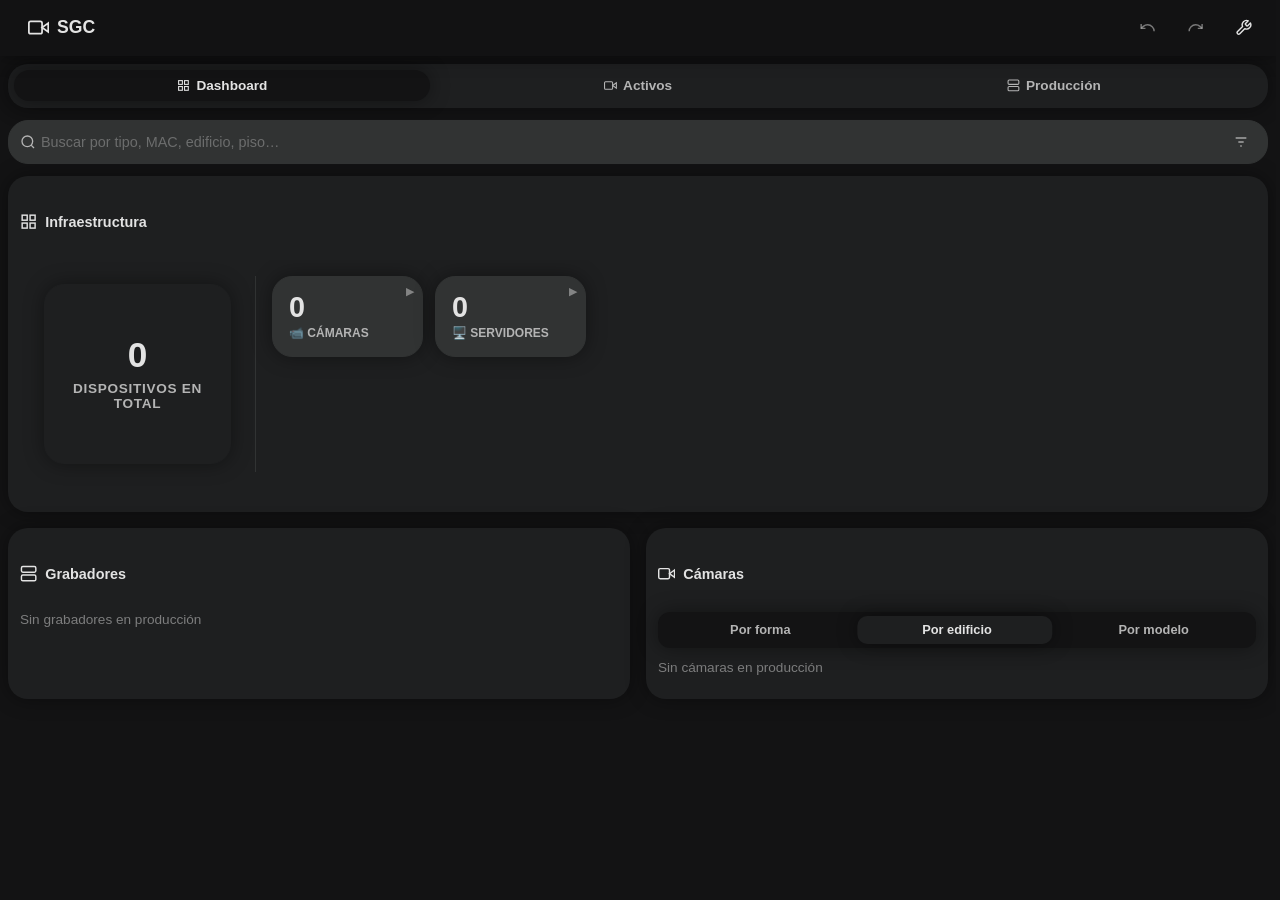
==== commit 020caad2: "Add files via upload" ====
--- a/index.html
+++ b/index.html
@@ -472,7 +472,7 @@
                     </svg>
                     Ajustes
                 </h3>
-                <span class="modal-header-version">260520</span>
+                <span class="modal-header-version">260521</span>
             </div>
 
             <div class="modal-scroll-body">
@@ -614,7 +614,7 @@
                         <svg class="icon icon-line">
                             <use href="#icon-download" />
                         </svg>
-                        Descargar HTML
+                        Descargar
                     </button>
                     <button class="btn-cancel btn-flex">Cancelar</button>
                 </div>
@@ -806,7 +806,7 @@
                 <button class="btn-cancel" id="gist-novedades-ignorar">Ignorar</button>
             </div>
             <div class="btn-group">
-                <button class="btn-cancel btn-backup" id="gist-novedades-ver-detalle">
+                <button class="btn-cancel" id="gist-novedades-ver-detalle">
                     <svg class="icon icon-line">
                         <use href="#icon-report" />
                     </svg> Ver detalle del merge
--- a/styles.css
+++ b/styles.css
@@ -930,7 +930,7 @@
 }
 
 .search-actions-bar:has(#input-busqueda:not(:placeholder-shown)) .icon-search-lupa {
-    stroke: var(--c-orange) !important;
+    stroke: var(--c-orange);
 }
 
 #btn-limpiar-busqueda,
@@ -952,6 +952,9 @@
 
 #btn-filtros-busqueda {
     right: var(--sp-2);
+    display: flex;
+    align-items: center;
+    justify-content: center;
 }
 
 #btn-filtros-busqueda svg {
@@ -1409,7 +1412,7 @@
 }
 
 .nvr-canales-grid.collapsed {
-    max-height: 0 !important;
+    max-height: 0;
     opacity: 0;
 }
 
@@ -1712,7 +1715,7 @@
     text-align: center;
     box-shadow: var(--shadow);
     flex: 1;
-    margin: 0.5rem;
+    margin: var(--sp-3);
     box-sizing: border-box;
     transition: transform 0.15s, box-shadow 0.15s, filter 0.15s;
     min-height: 180px;
@@ -1790,13 +1793,13 @@
     align-items: center;
     justify-content: flex-start;
     height: 2.8rem;
-    margin-top: 0.4rem;
-    gap: 0.5rem;
+    margin-top: var(--sp-2);
+    gap: var(--sp-3);
 }
 
 .dash-chip-btn {
     margin-top: 0 !important;
-    padding: 0.25rem 1rem !important;
+    padding: var(--sp-1) var(--sp-5) !important;
 }
 
 .stat-chip-volver {
@@ -2084,7 +2087,6 @@
     padding: 0;
 }
 
-#modal-filtros-busqueda #modal-filtros-busqueda #modal-filtros-busqueda #modal-filtros-busqueda #modal-filtros-busqueda #modal-filtros-busqueda
 /* ═══════════════════════════════════════════════════════
    NUEVO DROPDOWN DE FILTROS DE BÚSQUEDA
 ═══════════════════════════════════════════════════════ */
@@ -2094,18 +2096,6 @@
     right: var(--sp-2);
     top: 50%;
     transform: translateY(-50%);
-}
-
-#btn-filtros-busqueda {
-    width: 28px;
-    height: 28px;
-    min-width: unset;
-    padding: 0;
-    background: transparent;
-    border: none;
-    display: flex;
-    align-items: center;
-    justify-content: center;
 }
 
 #dropdown-filtros {
@@ -2655,8 +2645,8 @@
 }
 
 .activos-grid-transition.collapsed {
-    max-height: 0 !important;
-    opacity: 0 !important;
+    max-height: 0;
+    opacity: 0;
 }
 
 .nvr-chevron--collapsed {
@@ -2675,26 +2665,26 @@
     align-items: center;
     justify-content: space-between;
     cursor: pointer;
-    padding: 0.4rem 0.5rem;
+    padding: var(--sp-2) var(--sp-3);
     border-radius: var(--radius-sm);
-    margin-bottom: 0.25rem;
+    margin-bottom: var(--sp-1);
 }
 
 .section-label--piso {
     margin: 0;
     opacity: 0.8;
-    font-size: 0.7rem;
+    font-size: var(--fs-xs);
     border-left: 2px solid var(--c-orange);
-    padding-left: 0.5rem;
+    padding-left: var(--sp-3);
 }
 
 .piso-count {
     font-weight: normal;
-    margin-left: 0.3rem;
+    margin-left: var(--sp-1);
 }
 
 .sub-grupo-piso {
-    margin-bottom: 0.5rem;
+    margin-bottom: var(--sp-3);
 }
 
 .nvr-chevron--piso {
@@ -2762,172 +2752,12 @@
     stroke: var(--text-muted);
 }
 
-.dash-slide-wrap.en-detalle .dash-slide-panel:last-child .stat-chip:nth-child(1) {
-    transition-delay: 0.04s
-}
-
-.dash-slide-wrap.en-detalle .dash-slide-panel:last-child .stat-chip:nth-child(2) {
-    transition-delay: 0.08s
-}
-
-.dash-slide-wrap.en-detalle .dash-slide-panel:last-child .stat-chip:nth-child(3) {
-    transition-delay: 0.12s
-}
-
-.dash-slide-wrap.en-detalle .dash-slide-panel:last-child .stat-chip:nth-child(4) {
-    transition-delay: 0.16s
-}
-
-.dash-slide-wrap.en-detalle .dash-slide-panel:last-child .stat-chip:nth-child(5) {
-    transition-delay: 0.20s
-}
-
-.dash-slide-wrap.en-detalle .dash-slide-panel:last-child .stat-chip:nth-child(6) {
-    transition-delay: 0.24s
-}
-
-.dash-slide-wrap.en-detalle .dash-slide-panel:last-child .stat-chip:nth-child(7) {
-    transition-delay: 0.28s
-}
-
-.dash-slide-wrap.en-detalle .dash-slide-panel:last-child .stat-chip:nth-child(8) {
-    transition-delay: 0.32s
-}
-
-.dash-slide-wrap.en-detalle .dash-slide-panel:last-child .stat-chip:nth-child(9) {
-    transition-delay: 0.36s
-}
-
-.dash-slide-wrap.en-detalle .dash-slide-panel:last-child .stat-chip:nth-child(10) {
-    transition-delay: 0.40s
-}
-
-.dash-slide-wrap.en-detalle .dash-slide-panel:last-child .stat-chip:nth-child(11) {
-    transition-delay: 0.44s
-}
-
-.dash-slide-wrap.en-detalle .dash-slide-panel:last-child .stat-chip:nth-child(12) {
-    transition-delay: 0.48s
-}
-
-.dash-slide-wrap.en-detalle .dash-slide-panel:last-child .stat-chip:nth-child(13) {
-    transition-delay: 0.52s
-}
-
-.dash-slide-wrap.en-detalle .dash-slide-panel:last-child .stat-chip:nth-child(14) {
-    transition-delay: 0.56s
-}
-
-.dash-slide-wrap.en-detalle .dash-slide-panel:last-child .stat-chip:nth-child(15) {
-    transition-delay: 0.60s
-}
-
-.dash-slide-wrap.en-detalle .dash-slide-panel:last-child .stat-chip:nth-child(16) {
-    transition-delay: 0.64s
-}
-
-.dash-slide-wrap.en-detalle .dash-slide-panel:last-child .stat-chip:nth-child(17) {
-    transition-delay: 0.68s
-}
-
-.dash-slide-wrap.en-detalle .dash-slide-panel:last-child .stat-chip:nth-child(18) {
-    transition-delay: 0.72s
-}
-
-.dash-slide-wrap.en-detalle .dash-slide-panel:last-child .stat-chip:nth-child(19) {
-    transition-delay: 0.76s
-}
-
-.dash-slide-wrap.en-detalle .dash-slide-panel:last-child .stat-chip:nth-child(20) {
-    transition-delay: 0.80s
-}
-
-.dash-slide-wrap.en-detalle .dash-slide-panel:last-child .stat-chip:nth-child(21) {
-    transition-delay: 0.84s
-}
-
-.dash-slide-wrap.en-detalle .dash-slide-panel:last-child .stat-chip:nth-child(22) {
-    transition-delay: 0.88s
-}
-
-.dash-slide-wrap:not(.en-detalle) .dash-slide-panel:first-child .stat-chip:nth-child(1) {
-    transition-delay: 0.04s
-}
-
-.dash-slide-wrap:not(.en-detalle) .dash-slide-panel:first-child .stat-chip:nth-child(2) {
-    transition-delay: 0.07s
-}
-
-.dash-slide-wrap:not(.en-detalle) .dash-slide-panel:first-child .stat-chip:nth-child(3) {
-    transition-delay: 0.10s
-}
-
-.dash-slide-wrap:not(.en-detalle) .dash-slide-panel:first-child .stat-chip:nth-child(4) {
-    transition-delay: 0.13s
-}
-
-.dash-slide-wrap:not(.en-detalle) .dash-slide-panel:first-child .stat-chip:nth-child(5) {
-    transition-delay: 0.16s
-}
-
-.dash-slide-wrap:not(.en-detalle) .dash-slide-panel:first-child .stat-chip:nth-child(6) {
-    transition-delay: 0.19s
-}
-
-.dash-slide-wrap:not(.en-detalle) .dash-slide-panel:first-child .stat-chip:nth-child(7) {
-    transition-delay: 0.22s
-}
-
-.dash-slide-wrap:not(.en-detalle) .dash-slide-panel:first-child .stat-chip:nth-child(8) {
-    transition-delay: 0.25s
-}
-
-.dash-slide-wrap:not(.en-detalle) .dash-slide-panel:first-child .stat-chip:nth-child(9) {
-    transition-delay: 0.28s
-}
-
-.dash-slide-wrap:not(.en-detalle) .dash-slide-panel:first-child .stat-chip:nth-child(10) {
-    transition-delay: 0.31s
-}
-
-.dash-slide-wrap:not(.en-detalle) .dash-slide-panel:first-child .stat-chip:nth-child(11) {
-    transition-delay: 0.34s
-}
-
-.dash-slide-wrap:not(.en-detalle) .dash-slide-panel:first-child .stat-chip:nth-child(12) {
-    transition-delay: 0.37s
-}
-
-.dash-slide-wrap:not(.en-detalle) .dash-slide-panel:first-child .stat-chip:nth-child(13) {
-    transition-delay: 0.40s
-}
-
-.dash-slide-wrap:not(.en-detalle) .dash-slide-panel:first-child .stat-chip:nth-child(14) {
-    transition-delay: 0.43s
-}
-
-.dash-slide-wrap:not(.en-detalle) .dash-slide-panel:first-child .stat-chip:nth-child(15) {
-    transition-delay: 0.46s
-}
-
-.dash-slide-wrap:not(.en-detalle) .dash-slide-panel:first-child .stat-chip:nth-child(16) {
-    transition-delay: 0.49s
-}
-
-.dash-slide-wrap:not(.en-detalle) .dash-slide-panel:first-child .stat-chip:nth-child(17) {
-    transition-delay: 0.52s
-}
-
-.dash-slide-wrap:not(.en-detalle) .dash-slide-panel:first-child .stat-chip:nth-child(18) {
-    transition-delay: 0.55s
-}
-
-.dash-slide-wrap:not(.en-detalle) .dash-slide-panel:first-child .stat-chip:nth-child(19) {
-    transition-delay: 0.58s
-}
-
-.dash-slide-wrap:not(.en-detalle) .dash-slide-panel:first-child .stat-chip:nth-child(20) {
-    transition-delay: 0.61s
+.dash-slide-wrap.en-detalle .dash-slide-panel:last-child .stat-chip {
+    transition-delay: calc(var(--i, 1) * 0.04s);
+}
+
+.dash-slide-wrap:not(.en-detalle) .dash-slide-panel:first-child .stat-chip {
+    transition-delay: calc(0.01s + var(--i, 1) * 0.03s);
 }
 
 #btn-install-app:not(.hidden) {
@@ -3021,26 +2851,29 @@
 .gist-detalle-bloque {
     border: 1px solid var(--border);
     border-radius: var(--radius);
-    margin-bottom: .75rem;
+    margin-bottom: var(--sp-4);
     overflow: hidden;
 }
+
 .gist-detalle-header {
     display: flex;
     align-items: center;
     gap: .5rem;
-    padding: .5rem .75rem;
+    padding: var(--sp-3) var(--sp-4);
     background: var(--bg-hover);
     font-weight: 600;
     font-size: .85rem;
 }
+
 .gist-detalle-cat {
-    font-size: .72rem;
+    font-size: var(--fs-xs);
     font-weight: 700;
     text-transform: uppercase;
     letter-spacing: .04em;
     color: var(--text-muted);
     flex-shrink: 0;
 }
+
 .gist-detalle-label {
     color: var(--text);
     flex: 1;
@@ -3048,29 +2881,33 @@
     text-overflow: ellipsis;
     white-space: nowrap;
 }
+
 .gist-detalle-badge-new {
-    font-size: .7rem;
+    font-size: var(--fs-xs);
     font-weight: 700;
     padding: .1em .45em;
-    border-radius: 999px;
+    border-radius: var(--radius-pill);
     background: var(--c-green);
     color: #fff;
     flex-shrink: 0;
 }
+
 .gist-detalle-fila {
     display: grid;
     grid-template-columns: 6rem 1fr auto 1fr;
-    gap: .35rem .5rem;
-    align-items: center;
-    padding: .35rem .75rem;
+    gap: var(--sp-1) var(--sp-3);
+    align-items: center;
+    padding: var(--sp-1) var(--sp-4);
     border-top: 1px solid var(--border);
-    font-size: .82rem;
-}
+    font-size: var(--fs-base);
+}
+
 .gist-detalle-campo {
     color: var(--text-muted);
     font-size: .75rem;
     font-weight: 600;
 }
+
 .gist-detalle-antes {
     color: var(--text-muted);
     text-decoration: line-through;
@@ -3078,11 +2915,13 @@
     text-overflow: ellipsis;
     white-space: nowrap;
 }
+
 .gist-detalle-arrow {
     color: var(--text-muted);
     font-size: .8rem;
     flex-shrink: 0;
 }
+
 .gist-detalle-despues {
     color: var(--c-green);
     font-weight: 600;
@@ -3094,51 +2933,59 @@
 /* ── Guardia anti-vaciado de Gist ─────────────────────────────────────────── */
 .gist-guard-alert {
     display: flex;
-    gap: .75rem;
+    gap: var(--sp-4);
     align-items: flex-start;
     background: var(--c-yellow, #fff3cd);
     border: 1.5px solid var(--c-orange, #e0a000);
     border-radius: .5rem;
-    padding: .75rem 1rem;
-    margin: .5rem 0 .75rem;
-    font-size: .875rem;
+    padding: var(--sp-4) var(--sp-5);
+    margin: var(--sp-3) 0 var(--sp-4);
+    font-size: var(--fs-lg);
     color: var(--text, #333);
     animation: fadeIn .2s ease;
 }
+
 .dark-mode .gist-guard-alert {
     background: #3a2e00;
     border-color: #c98800;
     color: #fde68a;
 }
+
 .gist-guard-alert__icon {
     font-size: 1.25rem;
     flex-shrink: 0;
     line-height: 1.3;
 }
+
 .gist-guard-alert__body {
     display: flex;
     flex-direction: column;
-    gap: .35rem;
+    gap: var(--sp-1);
     flex: 1;
 }
+
 .gist-guard-alert__body strong {
-    font-size: .9rem;
-}
+    font-size: var(--fs-lg);
+}
+
 .gist-guard-alert__body p {
     margin: 0;
     line-height: 1.4;
 }
+
 .gist-guard-alert__btns {
     display: flex;
-    gap: .4rem;
+    gap: var(--sp-2);
     flex-wrap: wrap;
-    margin-top: .25rem;
-}
+    margin-top: var(--sp-1);
+}
+
 .btn-danger {
     background: var(--c-red, #dc2626);
     color: #fff;
     border-color: transparent;
 }
+
 .btn-danger:hover {
     opacity: .88;
-}
+}
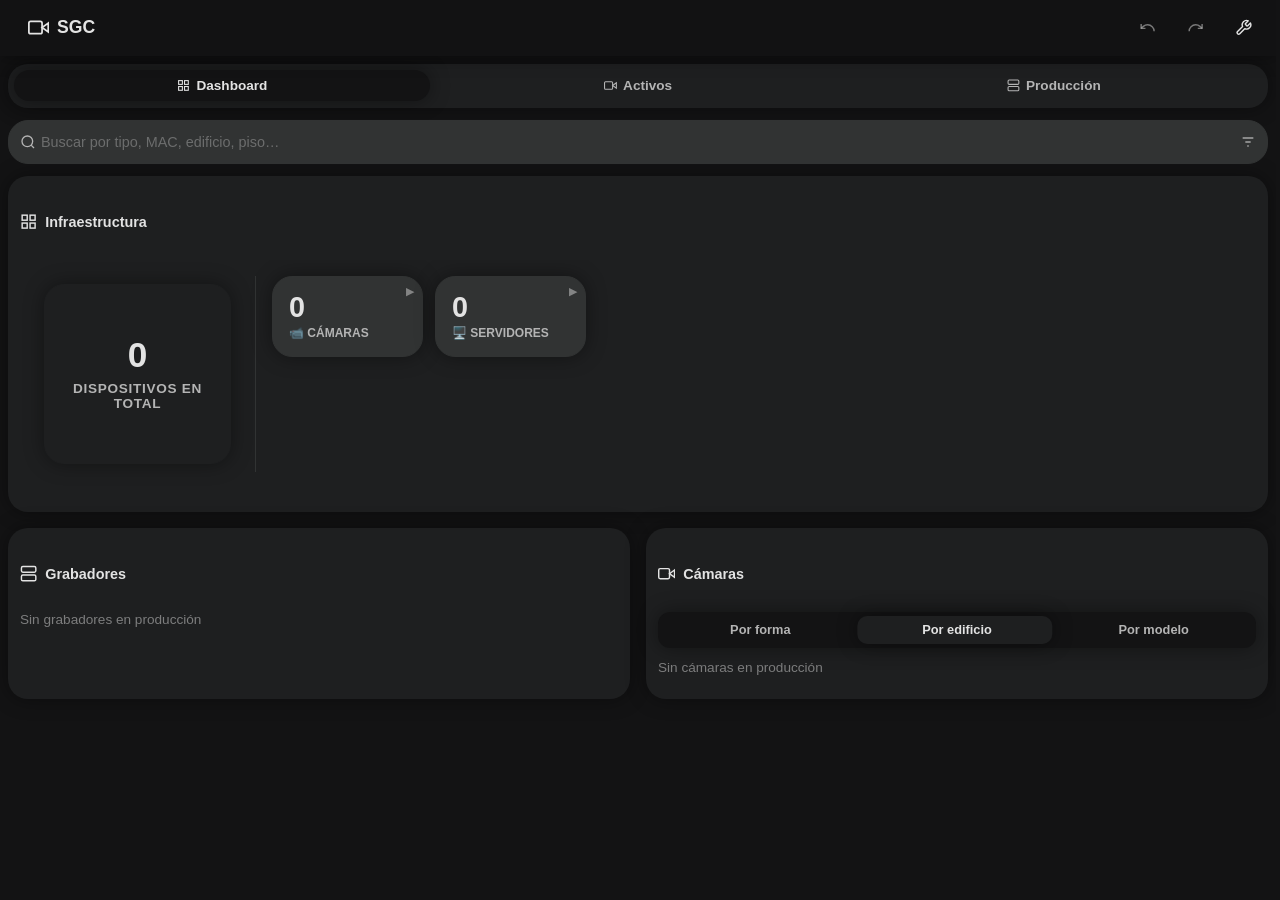
==== commit c3ad0f58: "Add files via upload" ====
--- a/index.html
+++ b/index.html
@@ -238,6 +238,18 @@
             <line x1="4" y1="20" x2="20" y2="20"></line>
             <line x1="4" y1="15" x2="20" y2="15"></line>
         </symbol>
+        <symbol id="icon-combine" viewBox="0 0 24 24" fill="none" stroke="currentColor" stroke-width="2"
+            stroke-linecap="round" stroke-linejoin="round">
+            <path d="M4 6h4l4 6h8" class="icon-line"></path>
+            <path d="M4 18h4l4-6" class="icon-line"></path>
+        </symbol>
+        <symbol id="icon-replace-swap" viewBox="0 0 24 24" fill="none" stroke="currentColor" stroke-width="2"
+            stroke-linecap="round" stroke-linejoin="round">
+            <polyline points="17 4 21 8 17 12"></polyline>
+            <line x1="3" y1="8" x2="21" y2="8"></line>
+            <polyline points="7 20 3 16 7 12"></polyline>
+            <line x1="21" y1="16" x2="3" y2="16"></line>
+        </symbol>
     </svg>
 
     <header class="header">
@@ -472,7 +484,7 @@
                     </svg>
                     Ajustes
                 </h3>
-                <span class="modal-header-version">260521</span>
+                <span class="modal-header-version">260526</span>
             </div>
 
             <div class="modal-scroll-body">
@@ -600,13 +612,13 @@
             </div>
 
             <div class="modal-scroll-body">
-            <div class="d-flex-between section-label section-label--mb">
-                <span>Grupos de la vista a incluir</span>
-                <span id="btn-toggle-chk-reporte" class="btn-text-action">Deseleccionar todo</span>
-            </div>
-            <div id="reporte-agrupamiento-lista" class="reporte-opciones-lista">
-                </div>
-        </div>
+                <div class="d-flex-between section-label section-label--mb">
+                    <span>Grupos de la vista a incluir</span>
+                    <span id="btn-toggle-chk-reporte" class="btn-text-action">Deseleccionar todo</span>
+                </div>
+                <div id="reporte-agrupamiento-lista" class="reporte-opciones-lista">
+                </div>
+            </div>
 
             <div class="modal-sticky-footer">
                 <div class="btn-group btn-group--no-mt">
@@ -786,30 +798,37 @@
     </div>
 
     <div class="modal" id="modal-gist-novedades">
-        <div class="modal-content sm">
+        <div class="modal-content">
             <h3>
                 <svg class="icon icon-line">
                     <use href="#icon-cloud-down" />
                 </svg>
                 Novedades en GitHub
             </h3>
-            <p class="gist-novedades-desc">Se encontraron registros remotos que no están en este dispositivo:</p>
+            <p class="gist-novedades-desc">Se encontraron datos en GitHub que difieren de los locales:</p>
             <div id="gist-novedades-detalle" class="gist-novedades-detalle"></div>
-            <p class="gist-novedades-pregunta">¿Querés agregarlos a tus datos locales?</p>
+            <p class="gist-novedades-pregunta" id="gist-novedades-pregunta">¿Querés agregarlos a tus datos locales?</p>
 
             <div class="btn-group btn-group--mt-lg">
                 <button class="btn-edit" id="gist-novedades-ok">
                     <svg class="icon icon-line">
-                        <use href="#icon-plus" />
-                    </svg> Agregar
+                        <use href="#icon-combine" />
+                    </svg> Combinar
                 </button>
-                <button class="btn-cancel" id="gist-novedades-ignorar">Ignorar</button>
+                <button class="btn-delete hidden" id="gist-novedades-reemplazar">
+                    <svg class="icon icon-line">
+                        <use href="#icon-replace-swap" />
+                    </svg> Reemplazar
+                </button>
+                <button class="btn-cancel" id="gist-novedades-ignorar"><svg class="icon icon-line">
+                        <use href="#icon-cancelar" />
+                    </svg>Ignorar</button>
             </div>
             <div class="btn-group">
                 <button class="btn-cancel" id="gist-novedades-ver-detalle">
                     <svg class="icon icon-line">
                         <use href="#icon-report" />
-                    </svg> Ver detalle del merge
+                    </svg> Ver detalles
                 </button>
             </div>
         </div>
@@ -1462,12 +1481,12 @@
                 <div class="btn-group btn-group--no-mt">
                     <button id="btn-reemplazar" class="btn-edit btn-flex" disabled>
                         <svg class="icon icon-line">
-                            <use href="#icon-alert" />
+                            <use href="#icon-replace-swap" />
                         </svg> Reemplazar
                     </button>
                     <button id="btn-combinar" class="btn-backup btn-flex" disabled>
                         <svg class="icon icon-line">
-                            <use href="#icon-link" />
+                            <use href="#icon-combine" />
                         </svg> Combinar
                     </button>
                 </div>
--- a/styles.css
+++ b/styles.css
@@ -930,7 +930,7 @@
 }
 
 .search-actions-bar:has(#input-busqueda:not(:placeholder-shown)) .icon-search-lupa {
-    stroke: var(--c-orange);
+    stroke: var(--c-orange) !important;
 }
 
 #btn-limpiar-busqueda,
@@ -952,9 +952,6 @@
 
 #btn-filtros-busqueda {
     right: var(--sp-2);
-    display: flex;
-    align-items: center;
-    justify-content: center;
 }
 
 #btn-filtros-busqueda svg {
@@ -1412,7 +1409,7 @@
 }
 
 .nvr-canales-grid.collapsed {
-    max-height: 0;
+    max-height: 0 !important;
     opacity: 0;
 }
 
@@ -1715,7 +1712,7 @@
     text-align: center;
     box-shadow: var(--shadow);
     flex: 1;
-    margin: var(--sp-3);
+    margin: 0.5rem;
     box-sizing: border-box;
     transition: transform 0.15s, box-shadow 0.15s, filter 0.15s;
     min-height: 180px;
@@ -1793,13 +1790,13 @@
     align-items: center;
     justify-content: flex-start;
     height: 2.8rem;
-    margin-top: var(--sp-2);
-    gap: var(--sp-3);
+    margin-top: 0.4rem;
+    gap: 0.5rem;
 }
 
 .dash-chip-btn {
     margin-top: 0 !important;
-    padding: var(--sp-1) var(--sp-5) !important;
+    padding: 0.25rem 1rem !important;
 }
 
 .stat-chip-volver {
@@ -2087,6 +2084,7 @@
     padding: 0;
 }
 
+#modal-filtros-busqueda #modal-filtros-busqueda #modal-filtros-busqueda #modal-filtros-busqueda #modal-filtros-busqueda #modal-filtros-busqueda
 /* ═══════════════════════════════════════════════════════
    NUEVO DROPDOWN DE FILTROS DE BÚSQUEDA
 ═══════════════════════════════════════════════════════ */
@@ -2096,6 +2094,18 @@
     right: var(--sp-2);
     top: 50%;
     transform: translateY(-50%);
+}
+
+#btn-filtros-busqueda {
+    width: 28px;
+    height: 28px;
+    min-width: unset;
+    padding: 0;
+    background: transparent;
+    border: none;
+    display: flex;
+    align-items: center;
+    justify-content: center;
 }
 
 #dropdown-filtros {
@@ -2645,8 +2655,8 @@
 }
 
 .activos-grid-transition.collapsed {
-    max-height: 0;
-    opacity: 0;
+    max-height: 0 !important;
+    opacity: 0 !important;
 }
 
 .nvr-chevron--collapsed {
@@ -2665,26 +2675,26 @@
     align-items: center;
     justify-content: space-between;
     cursor: pointer;
-    padding: var(--sp-2) var(--sp-3);
+    padding: 0.4rem 0.5rem;
     border-radius: var(--radius-sm);
-    margin-bottom: var(--sp-1);
+    margin-bottom: 0.25rem;
 }
 
 .section-label--piso {
     margin: 0;
     opacity: 0.8;
-    font-size: var(--fs-xs);
+    font-size: 0.7rem;
     border-left: 2px solid var(--c-orange);
-    padding-left: var(--sp-3);
+    padding-left: 0.5rem;
 }
 
 .piso-count {
     font-weight: normal;
-    margin-left: var(--sp-1);
+    margin-left: 0.3rem;
 }
 
 .sub-grupo-piso {
-    margin-bottom: var(--sp-3);
+    margin-bottom: 0.5rem;
 }
 
 .nvr-chevron--piso {
@@ -2752,12 +2762,172 @@
     stroke: var(--text-muted);
 }
 
-.dash-slide-wrap.en-detalle .dash-slide-panel:last-child .stat-chip {
-    transition-delay: calc(var(--i, 1) * 0.04s);
-}
-
-.dash-slide-wrap:not(.en-detalle) .dash-slide-panel:first-child .stat-chip {
-    transition-delay: calc(0.01s + var(--i, 1) * 0.03s);
+.dash-slide-wrap.en-detalle .dash-slide-panel:last-child .stat-chip:nth-child(1) {
+    transition-delay: 0.04s
+}
+
+.dash-slide-wrap.en-detalle .dash-slide-panel:last-child .stat-chip:nth-child(2) {
+    transition-delay: 0.08s
+}
+
+.dash-slide-wrap.en-detalle .dash-slide-panel:last-child .stat-chip:nth-child(3) {
+    transition-delay: 0.12s
+}
+
+.dash-slide-wrap.en-detalle .dash-slide-panel:last-child .stat-chip:nth-child(4) {
+    transition-delay: 0.16s
+}
+
+.dash-slide-wrap.en-detalle .dash-slide-panel:last-child .stat-chip:nth-child(5) {
+    transition-delay: 0.20s
+}
+
+.dash-slide-wrap.en-detalle .dash-slide-panel:last-child .stat-chip:nth-child(6) {
+    transition-delay: 0.24s
+}
+
+.dash-slide-wrap.en-detalle .dash-slide-panel:last-child .stat-chip:nth-child(7) {
+    transition-delay: 0.28s
+}
+
+.dash-slide-wrap.en-detalle .dash-slide-panel:last-child .stat-chip:nth-child(8) {
+    transition-delay: 0.32s
+}
+
+.dash-slide-wrap.en-detalle .dash-slide-panel:last-child .stat-chip:nth-child(9) {
+    transition-delay: 0.36s
+}
+
+.dash-slide-wrap.en-detalle .dash-slide-panel:last-child .stat-chip:nth-child(10) {
+    transition-delay: 0.40s
+}
+
+.dash-slide-wrap.en-detalle .dash-slide-panel:last-child .stat-chip:nth-child(11) {
+    transition-delay: 0.44s
+}
+
+.dash-slide-wrap.en-detalle .dash-slide-panel:last-child .stat-chip:nth-child(12) {
+    transition-delay: 0.48s
+}
+
+.dash-slide-wrap.en-detalle .dash-slide-panel:last-child .stat-chip:nth-child(13) {
+    transition-delay: 0.52s
+}
+
+.dash-slide-wrap.en-detalle .dash-slide-panel:last-child .stat-chip:nth-child(14) {
+    transition-delay: 0.56s
+}
+
+.dash-slide-wrap.en-detalle .dash-slide-panel:last-child .stat-chip:nth-child(15) {
+    transition-delay: 0.60s
+}
+
+.dash-slide-wrap.en-detalle .dash-slide-panel:last-child .stat-chip:nth-child(16) {
+    transition-delay: 0.64s
+}
+
+.dash-slide-wrap.en-detalle .dash-slide-panel:last-child .stat-chip:nth-child(17) {
+    transition-delay: 0.68s
+}
+
+.dash-slide-wrap.en-detalle .dash-slide-panel:last-child .stat-chip:nth-child(18) {
+    transition-delay: 0.72s
+}
+
+.dash-slide-wrap.en-detalle .dash-slide-panel:last-child .stat-chip:nth-child(19) {
+    transition-delay: 0.76s
+}
+
+.dash-slide-wrap.en-detalle .dash-slide-panel:last-child .stat-chip:nth-child(20) {
+    transition-delay: 0.80s
+}
+
+.dash-slide-wrap.en-detalle .dash-slide-panel:last-child .stat-chip:nth-child(21) {
+    transition-delay: 0.84s
+}
+
+.dash-slide-wrap.en-detalle .dash-slide-panel:last-child .stat-chip:nth-child(22) {
+    transition-delay: 0.88s
+}
+
+.dash-slide-wrap:not(.en-detalle) .dash-slide-panel:first-child .stat-chip:nth-child(1) {
+    transition-delay: 0.04s
+}
+
+.dash-slide-wrap:not(.en-detalle) .dash-slide-panel:first-child .stat-chip:nth-child(2) {
+    transition-delay: 0.07s
+}
+
+.dash-slide-wrap:not(.en-detalle) .dash-slide-panel:first-child .stat-chip:nth-child(3) {
+    transition-delay: 0.10s
+}
+
+.dash-slide-wrap:not(.en-detalle) .dash-slide-panel:first-child .stat-chip:nth-child(4) {
+    transition-delay: 0.13s
+}
+
+.dash-slide-wrap:not(.en-detalle) .dash-slide-panel:first-child .stat-chip:nth-child(5) {
+    transition-delay: 0.16s
+}
+
+.dash-slide-wrap:not(.en-detalle) .dash-slide-panel:first-child .stat-chip:nth-child(6) {
+    transition-delay: 0.19s
+}
+
+.dash-slide-wrap:not(.en-detalle) .dash-slide-panel:first-child .stat-chip:nth-child(7) {
+    transition-delay: 0.22s
+}
+
+.dash-slide-wrap:not(.en-detalle) .dash-slide-panel:first-child .stat-chip:nth-child(8) {
+    transition-delay: 0.25s
+}
+
+.dash-slide-wrap:not(.en-detalle) .dash-slide-panel:first-child .stat-chip:nth-child(9) {
+    transition-delay: 0.28s
+}
+
+.dash-slide-wrap:not(.en-detalle) .dash-slide-panel:first-child .stat-chip:nth-child(10) {
+    transition-delay: 0.31s
+}
+
+.dash-slide-wrap:not(.en-detalle) .dash-slide-panel:first-child .stat-chip:nth-child(11) {
+    transition-delay: 0.34s
+}
+
+.dash-slide-wrap:not(.en-detalle) .dash-slide-panel:first-child .stat-chip:nth-child(12) {
+    transition-delay: 0.37s
+}
+
+.dash-slide-wrap:not(.en-detalle) .dash-slide-panel:first-child .stat-chip:nth-child(13) {
+    transition-delay: 0.40s
+}
+
+.dash-slide-wrap:not(.en-detalle) .dash-slide-panel:first-child .stat-chip:nth-child(14) {
+    transition-delay: 0.43s
+}
+
+.dash-slide-wrap:not(.en-detalle) .dash-slide-panel:first-child .stat-chip:nth-child(15) {
+    transition-delay: 0.46s
+}
+
+.dash-slide-wrap:not(.en-detalle) .dash-slide-panel:first-child .stat-chip:nth-child(16) {
+    transition-delay: 0.49s
+}
+
+.dash-slide-wrap:not(.en-detalle) .dash-slide-panel:first-child .stat-chip:nth-child(17) {
+    transition-delay: 0.52s
+}
+
+.dash-slide-wrap:not(.en-detalle) .dash-slide-panel:first-child .stat-chip:nth-child(18) {
+    transition-delay: 0.55s
+}
+
+.dash-slide-wrap:not(.en-detalle) .dash-slide-panel:first-child .stat-chip:nth-child(19) {
+    transition-delay: 0.58s
+}
+
+.dash-slide-wrap:not(.en-detalle) .dash-slide-panel:first-child .stat-chip:nth-child(20) {
+    transition-delay: 0.61s
 }
 
 #btn-install-app:not(.hidden) {
@@ -2851,29 +3021,26 @@
 .gist-detalle-bloque {
     border: 1px solid var(--border);
     border-radius: var(--radius);
-    margin-bottom: var(--sp-4);
+    margin-bottom: .75rem;
     overflow: hidden;
 }
-
 .gist-detalle-header {
     display: flex;
     align-items: center;
     gap: .5rem;
-    padding: var(--sp-3) var(--sp-4);
+    padding: .5rem .75rem;
     background: var(--bg-hover);
     font-weight: 600;
     font-size: .85rem;
 }
-
 .gist-detalle-cat {
-    font-size: var(--fs-xs);
+    font-size: .72rem;
     font-weight: 700;
     text-transform: uppercase;
     letter-spacing: .04em;
     color: var(--text-muted);
     flex-shrink: 0;
 }
-
 .gist-detalle-label {
     color: var(--text);
     flex: 1;
@@ -2881,33 +3048,29 @@
     text-overflow: ellipsis;
     white-space: nowrap;
 }
-
 .gist-detalle-badge-new {
-    font-size: var(--fs-xs);
+    font-size: .7rem;
     font-weight: 700;
     padding: .1em .45em;
-    border-radius: var(--radius-pill);
+    border-radius: 999px;
     background: var(--c-green);
     color: #fff;
     flex-shrink: 0;
 }
-
 .gist-detalle-fila {
     display: grid;
     grid-template-columns: 6rem 1fr auto 1fr;
-    gap: var(--sp-1) var(--sp-3);
-    align-items: center;
-    padding: var(--sp-1) var(--sp-4);
+    gap: .35rem .5rem;
+    align-items: center;
+    padding: .35rem .75rem;
     border-top: 1px solid var(--border);
-    font-size: var(--fs-base);
-}
-
+    font-size: .82rem;
+}
 .gist-detalle-campo {
     color: var(--text-muted);
     font-size: .75rem;
     font-weight: 600;
 }
-
 .gist-detalle-antes {
     color: var(--text-muted);
     text-decoration: line-through;
@@ -2915,13 +3078,11 @@
     text-overflow: ellipsis;
     white-space: nowrap;
 }
-
 .gist-detalle-arrow {
     color: var(--text-muted);
     font-size: .8rem;
     flex-shrink: 0;
 }
-
 .gist-detalle-despues {
     color: var(--c-green);
     font-weight: 600;
@@ -2933,59 +3094,51 @@
 /* ── Guardia anti-vaciado de Gist ─────────────────────────────────────────── */
 .gist-guard-alert {
     display: flex;
-    gap: var(--sp-4);
+    gap: .75rem;
     align-items: flex-start;
     background: var(--c-yellow, #fff3cd);
     border: 1.5px solid var(--c-orange, #e0a000);
     border-radius: .5rem;
-    padding: var(--sp-4) var(--sp-5);
-    margin: var(--sp-3) 0 var(--sp-4);
-    font-size: var(--fs-lg);
+    padding: .75rem 1rem;
+    margin: .5rem 0 .75rem;
+    font-size: .875rem;
     color: var(--text, #333);
     animation: fadeIn .2s ease;
 }
-
 .dark-mode .gist-guard-alert {
     background: #3a2e00;
     border-color: #c98800;
     color: #fde68a;
 }
-
 .gist-guard-alert__icon {
     font-size: 1.25rem;
     flex-shrink: 0;
     line-height: 1.3;
 }
-
 .gist-guard-alert__body {
     display: flex;
     flex-direction: column;
-    gap: var(--sp-1);
+    gap: .35rem;
     flex: 1;
 }
-
 .gist-guard-alert__body strong {
-    font-size: var(--fs-lg);
-}
-
+    font-size: .9rem;
+}
 .gist-guard-alert__body p {
     margin: 0;
     line-height: 1.4;
 }
-
 .gist-guard-alert__btns {
     display: flex;
-    gap: var(--sp-2);
+    gap: .4rem;
     flex-wrap: wrap;
-    margin-top: var(--sp-1);
-}
-
+    margin-top: .25rem;
+}
 .btn-danger {
     background: var(--c-red, #dc2626);
     color: #fff;
     border-color: transparent;
 }
-
 .btn-danger:hover {
     opacity: .88;
-}+}
